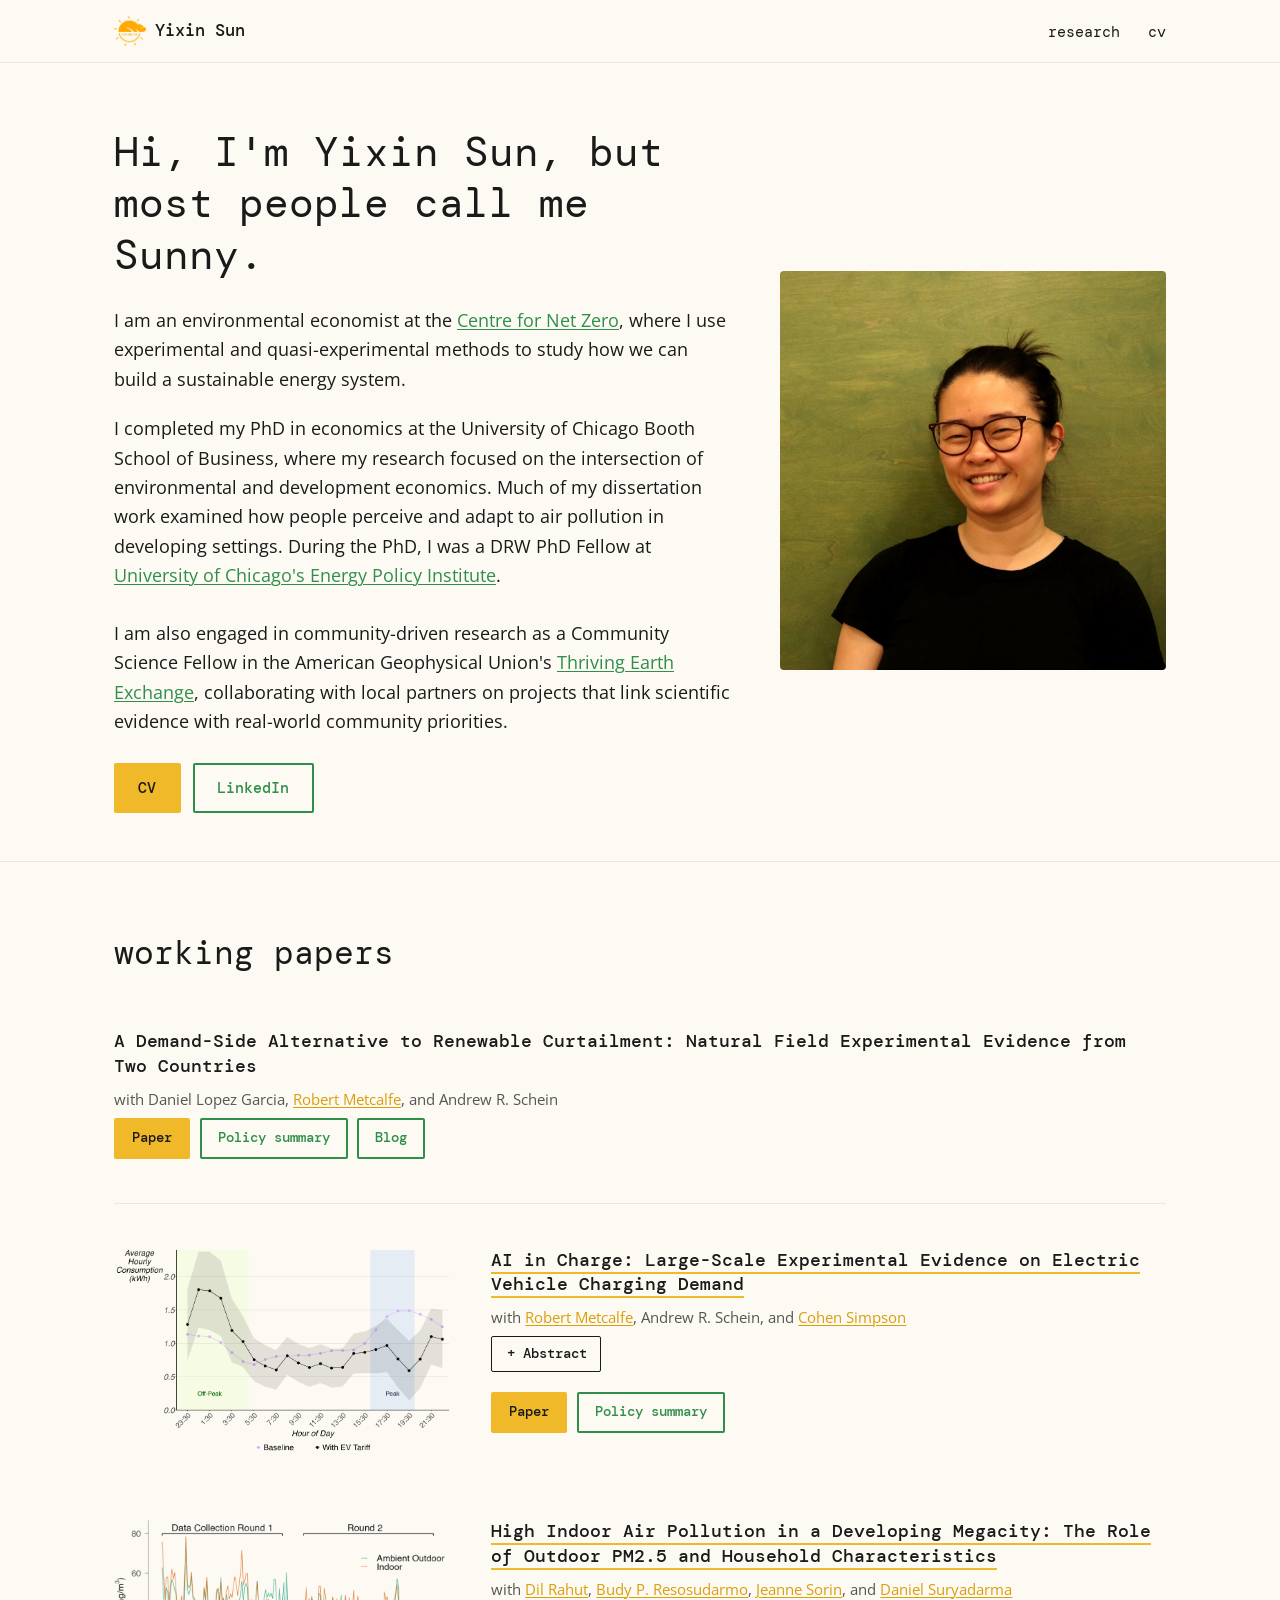
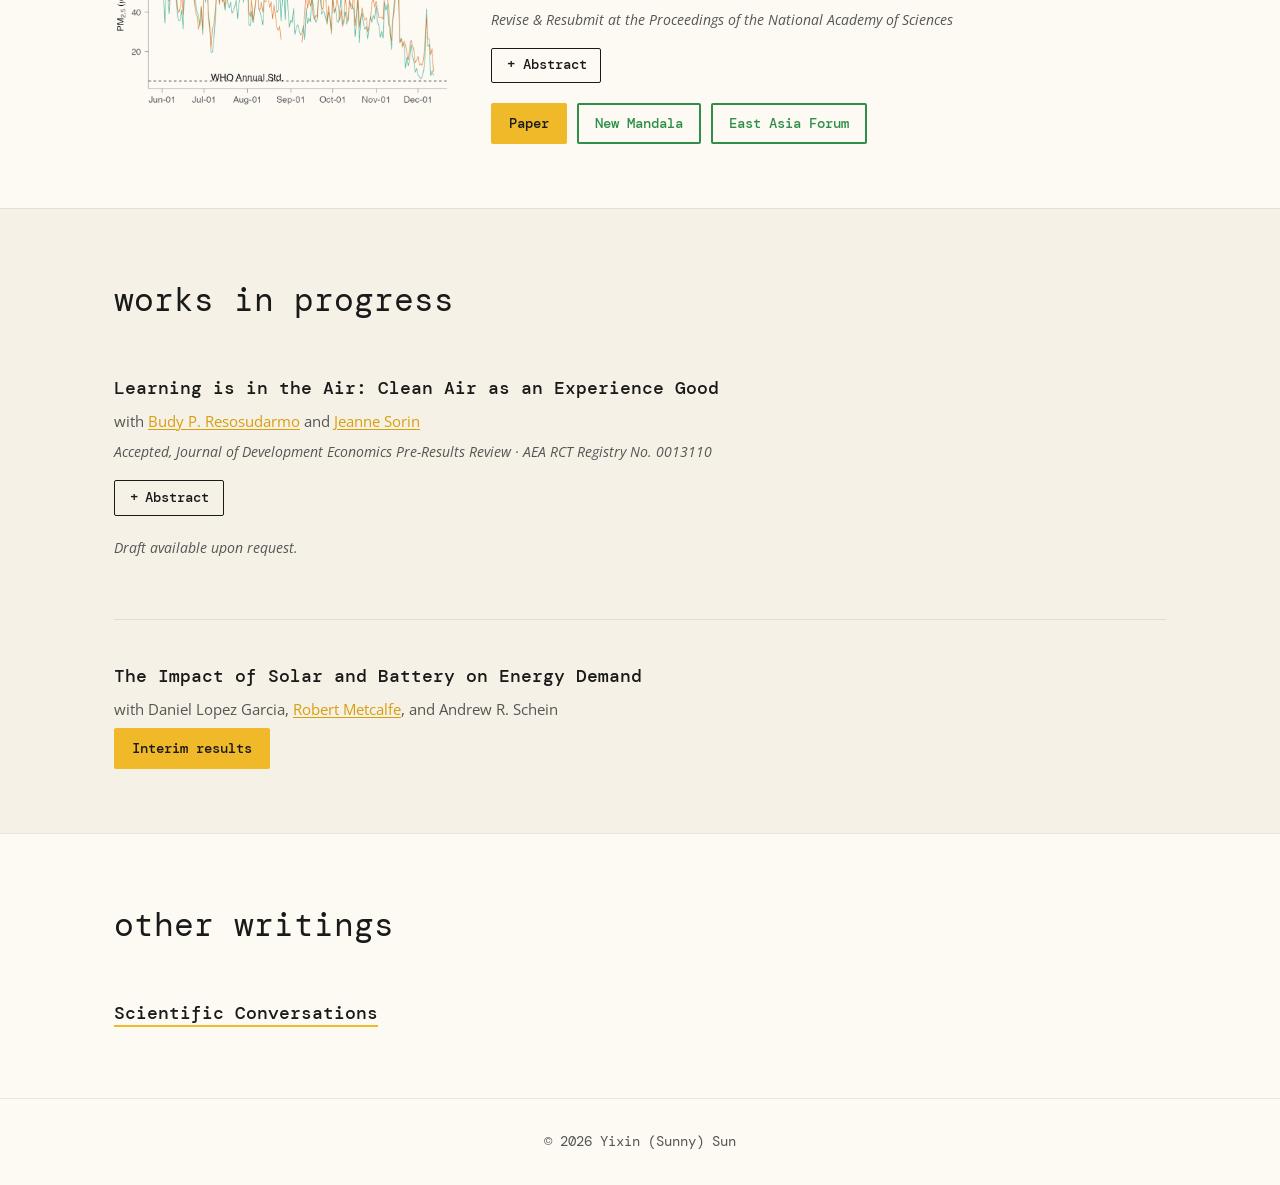
==== index.html @ bc6a2f55 "Move renewable curtailment paper to working papers, add paper links" ====
<!DOCTYPE html>
<html lang="en">
<head>
  <meta charset="UTF-8">
  <meta name="viewport" content="width=device-width, initial-scale=1.0">
  <title>Yixin (Sunny) Sun</title>
  <meta name="description" content="Yixin (Sunny) Sun — environmental economist at the Centre for Net Zero. Research on energy, air pollution, and climate.">

  <!-- Fonts -->
  <link rel="preconnect" href="https://fonts.googleapis.com">
  <link rel="preconnect" href="https://fonts.gstatic.com" crossorigin>
  <link href="https://fonts.googleapis.com/css2?family=DM+Mono:wght@300;400;500&family=Open+Sans:wght@300;400;500;600;700&display=swap" rel="stylesheet">

  <!-- Favicon -->
  <link rel="icon" type="image/png" href="assets/sunbear.png">
  <link rel="apple-touch-icon" href="assets/sunbear.png">

  <link rel="stylesheet" href="style.css">
</head>
<body>

  <!-- ============ NAV ============ -->
  <nav class="nav">
    <div class="container nav-inner">
      <a class="nav-brand" href="#top">
        <img class="nav-logo" src="assets/sunbear.png" alt="" onerror="this.style.display='none'">
        <span>Yixin Sun</span>
      </a>
      <ul class="nav-links">
        <li><a href="#research">research</a></li>
        <li><a href="assets/cv.pdf" target="_blank" rel="noopener">cv</a></li>
      </ul>
    </div>
  </nav>

  <!-- ============ HERO ============ -->
  <header id="top" class="hero">
    <div class="container hero-inner">
      <div class="hero-text">
        <h1 class="hero-title">
          Hi, I'm Yixin Sun, but most people call me Sunny.
        </h1>
        <p class="hero-subtitle">
          I am an environmental economist at the
          <a href="https://www.centrefornetzero.org/" target="_blank" rel="noopener">Centre for Net Zero</a>,
          where I use experimental and quasi-experimental methods to study how we
          can build a sustainable energy system.
        </p>
        <p class="hero-bio">
          I completed my PhD in economics at the University of Chicago Booth School
          of Business, where my research focused on the intersection of environmental
          and development economics. Much of my dissertation work examined how people
          perceive and adapt to air pollution in developing settings. During the PhD,
          I was a DRW PhD Fellow at
          <a href="https://epic.uchicago.edu/people/yixin-sun/" target="_blank" rel="noopener">University of Chicago's Energy Policy Institute</a>.
        </p>
        <p class="hero-bio">
          I am also engaged in community-driven research as a Community Science
          Fellow in the American Geophysical Union's
          <a href="https://thrivingearthexchange.org/blog/meet-the-september-2024-cohort-of-community-science-fellows/" target="_blank" rel="noopener">Thriving Earth Exchange</a>,
          collaborating with local partners on projects that link scientific
          evidence with real-world community priorities.
        </p>
        <div class="hero-buttons">
          <a class="btn btn-primary" href="assets/cv.pdf" target="_blank" rel="noopener">CV</a>
          <a class="btn btn-outline" href="https://www.linkedin.com/in/yixin-sun-1aa00063/" target="_blank" rel="noopener">LinkedIn</a>
        </div>
      </div>
      <div class="hero-image">
        <img src="assets/profile.jpg" alt="Yixin (Sunny) Sun" onerror="this.style.display='none'">
      </div>
    </div>
  </header>

  <!-- ============ WORKING PAPERS ============ -->
  <section id="research" class="section">
    <div class="container">
      <h2 class="section-title">working papers</h2>

      <!-- Paper 0: Demand-Side Alternative to Renewable Curtailment -->
      <article class="wip-paper">
        <h3 class="paper-title">A Demand-Side Alternative to Renewable Curtailment: Natural Field Experimental Evidence from Two Countries</h3>
        <p class="paper-authors">
          with Daniel Lopez Garcia,
          <a href="https://www.rmetcalfe.net/" target="_blank" rel="noopener">Robert Metcalfe</a>,
          and Andrew R. Schein
        </p>
        <div class="paper-buttons">
          <a class="btn btn-primary btn-sm" href="https://cdn.sanity.io/files/lrxd4jqj/production/955e1f71705cf77f3064d2ee648d22c9b508b130.pdf" target="_blank" rel="noopener">Paper</a>
          <a class="btn btn-outline btn-sm" href="https://cdn.sanity.io/files/lrxd4jqj/production/3eb536204a36b9c289baf1953a9467cc0a368ed2.pdf" target="_blank" rel="noopener">Policy summary</a>
          <a class="btn btn-outline btn-sm" href="https://www.centrefornetzero.org/news/lessons-from-gb-and-spain-on-the-economics-of-demand-turn-up" target="_blank" rel="noopener">Blog</a>
        </div>
      </article>

      <!-- Paper 1: AI in Charge -->
      <article class="paper">
        <div class="paper-image">
          <img src="assets/ev-tariff.png" alt="Hourly electricity demand: baseline vs. EV tariff" onerror="this.style.display='none'">
        </div>
        <div class="paper-text">
          <h3 class="paper-title">
            <a href="https://cdn.sanity.io/files/lrxd4jqj/production/e53fdf94435d14247373d7a5a7990811e7415257.pdf" target="_blank" rel="noopener">
              AI in Charge: Large-Scale Experimental Evidence on Electric Vehicle Charging Demand
            </a>
          </h3>
          <p class="paper-authors">
            with <a href="https://www.rmetcalfe.net/" target="_blank" rel="noopener">Robert Metcalfe</a>,
            Andrew R. Schein, and <a href="https://www.cohensimpson.com/" target="_blank" rel="noopener">Cohen Simpson</a>
          </p>
          <details class="abstract">
            <summary>Abstract</summary>
            <p>
              One of the promising opportunities offered by AI to support the
              decarbonization of electricity grids is to align demand with low-carbon
              supply, yet there is little causal evidence on household acceptance of
              AI managed control, and its impact on their consumption. We evaluated
              the effects of the world's largest AI managed EV charging tariff (a
              retail electricity pricing plan) using a large-scale natural field
              experiment. This tariff is designed to optimize EV charging by dynamically
              controlling charging in response to real-time wholesale electricity
              prices. We randomized financial incentives to encourage enrollment onto
              the tariff and observed consumption for more than a year. We found that
              the tariff led to a 42% reduction in household electricity demand during
              peak hours, with 100% of this demand shifted to lower-cost and
              lower-carbon-intensity periods. The tariff generated substantial consumer
              savings, while demonstrating potential to lower producer costs, energy
              system costs, and carbon emissions through significant load shifting.
              Overrides of the AI algorithm were low, suggesting that this tariff was
              likely more efficient than a real-time-pricing tariff without AI, given
              our theoretical framework. We also showed that experimental estimates
              differed meaningfully from those obtained via non-randomized
              difference-in-differences analysis, due to differences in the potential
              outcomes of the samples in the two evaluation strategies, although we can
              reconcile the estimates somewhat with observables. Our findings highlight
              the potential for scalable managed charging and its substantial welfare
              gains for the electricity system and society.
            </p>
          </details>
          <div class="paper-buttons">
            <a class="btn btn-primary btn-sm" href="https://cdn.sanity.io/files/lrxd4jqj/production/e53fdf94435d14247373d7a5a7990811e7415257.pdf" target="_blank" rel="noopener">Paper</a>
            <a class="btn btn-outline btn-sm" href="https://cdn.sanity.io/files/lrxd4jqj/production/a21c80f9d2416c590eb58c75af53b6df3a901eab.pdf" target="_blank" rel="noopener">Policy summary</a>
          </div>
        </div>
      </article>

      <!-- Paper 2: Indoor Air Pollution Jakarta -->
      <article class="paper">
        <div class="paper-image">
          <img src="assets/jakarta-pm25.png" alt="Indoor and outdoor PM2.5 levels over time in Jakarta" onerror="this.style.display='none'">
        </div>
        <div class="paper-text">
          <h3 class="paper-title">
            <a href="https://www.dropbox.com/scl/fi/opqtwxwqrwyrgv90rf9ht/jakarta_indoor_outdoor_2025.06.18.pdf?rlkey=f03kli9cmz2w39z93ikiv5z8y&dl=0" target="_blank" rel="noopener">
              High Indoor Air Pollution in a Developing Megacity: The Role of Outdoor PM2.5 and Household Characteristics
            </a>
          </h3>
          <p class="paper-authors">
            with <a href="https://www.adb.org/adbi/about/staff-profiles/dil-rahut" target="_blank" rel="noopener">Dil Rahut</a>,
            <a href="https://crawford.anu.edu.au/people/budy-resosudarmo" target="_blank" rel="noopener">Budy P. Resosudarmo</a>,
            <a href="https://jeannesorin.github.io/" target="_blank" rel="noopener">Jeanne Sorin</a>, and
            <a href="https://sites.google.com/view/dsuryadarma/home" target="_blank" rel="noopener">Daniel Suryadarma</a>
          </p>
          <p class="paper-status"><em>Revise &amp; Resubmit at the Proceedings of the National Academy of Sciences</em></p>
          <details class="abstract">
            <summary>Abstract</summary>
            <p>
              Exposure to fine particulate matter (PM2.5) poses major health risks,
              especially in rapidly urbanizing cities. As urbanization accelerates,
              people in low- and middle-income countries spend more time indoors,
              where pollution risks remain poorly understood. We present evidence from
              over 152,000 monitor-hours of indoor PM2.5 measurements across homes in
              Jakarta, Indonesia, one of the world's largest and most polluted cities.
              We find that mean daily indoor and outdoor PM2.5 levels are both
              dangerously high, eight times above World Health Organization's (WHO)
              health-based guidelines. In addition, indoor PM2.5 frequently reach
              hazardous levels — 40 to 100 times the WHO guideline, levels that
              outdoor monitors do not capture. Unlike in developed settings, most
              indoor pollution originates from outdoor infiltration. Survey data also
              reveal large inequalities: lower-income households experience double the
              mean indoor PM2.5 of higher-income households. Our findings show that
              indoor air pollution remains both severe and unequally distributed,
              even in this population where most people have adopted cleaner cooking
              fuels. Researchers and policymakers should integrate outdoor air quality
              mapping with demographically representative indoor monitoring to close
              key data gaps, enabling more accurate exposure estimates and
              better-targeted environmental health policies.
            </p>
          </details>
          <div class="paper-buttons">
            <a class="btn btn-primary btn-sm" href="https://www.dropbox.com/scl/fi/opqtwxwqrwyrgv90rf9ht/jakarta_indoor_outdoor_2025.06.18.pdf?rlkey=f03kli9cmz2w39z93ikiv5z8y&dl=0" target="_blank" rel="noopener">Paper</a>
            <a class="btn btn-outline btn-sm" href="https://www.newmandala.org/where-have-indonesias-energy-transition-policies-all-gone/" target="_blank" rel="noopener">New Mandala</a>
            <a class="btn btn-outline btn-sm" href="https://eastasiaforum.org/2025/09/15/jakartas-air-pollution-crisis-invades-homes/" target="_blank" rel="noopener">East Asia Forum</a>
          </div>
        </div>
      </article>
    </div>
  </section>

  <!-- ============ WORKS IN PROGRESS ============ -->
  <section id="wip" class="section section-alt">
    <div class="container">
      <h2 class="section-title">works in progress</h2>

      <!-- WIP 1: Learning is in the Air -->
      <article class="wip-paper">
        <h3 class="paper-title">Learning is in the Air: Clean Air as an Experience Good</h3>
        <p class="paper-authors">
          with <a href="https://crawford.anu.edu.au/people/budy-resosudarmo" target="_blank" rel="noopener">Budy P. Resosudarmo</a> and
          <a href="https://jeannesorin.github.io/" target="_blank" rel="noopener">Jeanne Sorin</a>
        </p>
        <p class="paper-status"><em>Accepted, Journal of Development Economics Pre-Results Review &middot; AEA RCT Registry No. 0013110</em></p>
        <details class="abstract">
          <summary>Abstract</summary>
          <p>
            Despite the severe health risks posed by air pollution, demand for cleaner
            air remains slow in many highly polluted developing regions. One potential
            explanation is that clean air functions as an experience good: where
            personal demand becomes evident only after consuming cleaner air. We
            provide the first experimental test of clean air as an experience good
            by randomly assigning households in Jakarta, Indonesia to a three-month
            air purifier rental. Our findings reveal that purifier rentals effectively
            reduced indoor PM2.5 concentrations by 33%, demonstrating that the
            intervention successfully exposed households to clean air. Households
            that experienced cleaner air felt the purifiers improved their health,
            and developed stronger beliefs about the benefits of clean air. The
            treatment increased WTP for air purifiers, but only among households
            with above-median income, suggesting that financial constraints limit
            demand despite learning effects.
          </p>
        </details>
        <p class="paper-note"><em>Draft available upon request.</em></p>
      </article>

      <!-- WIP 3: Solar and Battery -->
      <article class="wip-paper">
        <h3 class="paper-title">The Impact of Solar and Battery on Energy Demand</h3>
        <p class="paper-authors">
          with Daniel Lopez Garcia,
          <a href="https://www.rmetcalfe.net/" target="_blank" rel="noopener">Robert Metcalfe</a>,
          and Andrew R. Schein
        </p>
        <div class="paper-buttons">
          <a class="btn btn-primary btn-sm" href="https://www.centrefornetzero.org/news/evaluating-the-impact-of-solar-pv-and-battery-installations-on-vulnerable-households" target="_blank" rel="noopener">Interim results</a>
        </div>
      </article>
    </div>
  </section>

  <!-- ============ OTHER WRITINGS ============ -->
  <section id="other-writings" class="section">
    <div class="container">
      <h2 class="section-title">other writings</h2>

      <article class="wip-paper">
        <h3 class="paper-title">
          <a href="https://tombearpark.com/essays/scientific-conversations/" target="_blank" rel="noopener">
            Scientific Conversations
          </a>
        </h3>
      </article>
    </div>
  </section>

  <!-- ============ FOOTER ============ -->
  <footer class="footer">
    <div class="container">
      <p>&copy; <span id="year"></span> Yixin (Sunny) Sun</p>
    </div>
  </footer>

  <script>
    document.getElementById('year').textContent = new Date().getFullYear();
  </script>
</body>
</html>
---- style.css ----
/* =========================================================
   Yixin (Sunny) Sun — personal site
   Aesthetic: cream background, DM Mono headings, gold accents
   Inspired by kristykim.github.io
   ========================================================= */

/* ---------- Tokens ---------- */
:root {
  --bg: #fdfaf3;             /* cream */
  --bg-alt: #f5f1e6;         /* slightly darker cream for alt section */
  --ink: #1a1a1a;            /* near black */
  --muted: #555;
  --accent: #f0b929;         /* warm gold (mirrors Bootstrap btn-warning) */
  --accent-hover: #d99e0d;
  --outline: #2f8f4a;        /* green for outline buttons */
  --outline-hover: #21683a;
  --link: #2f8f4a;
  --rule: rgba(0, 0, 0, 0.08);

  --font-display: "DM Mono", ui-monospace, "SF Mono", Menlo, monospace;
  --font-body: "Open Sans", system-ui, -apple-system, "Segoe UI", Roboto, sans-serif;

  --max-width: 1100px;
  --gap: 2rem;
}

/* ---------- Reset-ish ---------- */
*, *::before, *::after { box-sizing: border-box; }
html { scroll-behavior: smooth; }
body {
  margin: 0;
  background: var(--bg);
  color: var(--ink);
  font-family: var(--font-body);
  font-size: 17px;
  line-height: 1.65;
  -webkit-font-smoothing: antialiased;
}
img { max-width: 100%; height: auto; display: block; }
a { color: var(--link); text-decoration: underline; text-decoration-thickness: 1px; text-underline-offset: 2px; }
a:hover { color: var(--outline-hover); }
.container {
  max-width: var(--max-width);
  margin: 0 auto;
  padding: 0 1.5rem;
}

/* ---------- Nav ---------- */
.nav {
  position: sticky;
  top: 0;
  background: var(--bg);
  border-bottom: 1px solid var(--rule);
  z-index: 10;
}
.nav-inner {
  display: flex;
  justify-content: space-between;
  align-items: center;
  padding: 1rem 1.5rem;
}
.nav-brand {
  display: inline-flex;
  align-items: center;
  gap: 0.6rem;
  font-family: var(--font-display);
  font-size: 1.05rem;
  font-weight: 500;
  color: var(--ink);
  text-decoration: none;
}
.nav-logo {
  height: 1.8em;     /* slightly taller than the "Yixin Sun" text */
  width: auto;
  display: block;
}
.nav-links {
  display: flex;
  gap: 1.75rem;
  list-style: none;
  margin: 0; padding: 0;
}
.nav-links a {
  font-family: var(--font-display);
  font-size: 0.95rem;
  color: var(--ink);
  text-decoration: none;
  transition: color 0.15s;
}
.nav-links a:hover { color: var(--accent-hover); }

/* ---------- Hero ---------- */
.hero {
  padding: 4rem 0 3rem;
}
.hero-inner {
  display: grid;
  grid-template-columns: 1.6fr 1fr;
  gap: 3rem;
  align-items: center;
}
.hero-title {
  font-family: var(--font-display);
  font-weight: 400;
  font-size: clamp(1.8rem, 3.2vw, 2.6rem);
  line-height: 1.25;
  margin: 0 0 1.5rem;
}
.hero-subtitle {
  font-size: 1.15rem;
  margin: 0 0 1.25rem;
  line-height: 1.6;
}
.hero-bio {
  font-size: 1.15rem;
  line-height: 1.6;
  margin: 0 0 1.75rem;
}
.hero-buttons {
  display: flex;
  gap: 0.75rem;
  flex-wrap: wrap;
}
.hero-image img {
  width: 100%;
  border-radius: 4px;
}

/* ---------- Buttons ---------- */
.btn {
  display: inline-block;
  padding: 0.65rem 1.4rem;
  font-family: var(--font-display);
  font-size: 0.95rem;
  font-weight: 500;
  text-decoration: none;
  border-radius: 2px;
  border: 2px solid transparent;
  transition: all 0.15s ease;
  cursor: pointer;
}
.btn-primary {
  background: var(--accent);
  color: var(--ink);
  border-color: var(--accent);
}
.btn-primary:hover {
  background: var(--accent-hover);
  border-color: var(--accent-hover);
  color: var(--ink);
}
.btn-outline {
  background: transparent;
  color: var(--outline);
  border-color: var(--outline);
}
.btn-outline:hover {
  background: var(--outline);
  color: #fff;
}
.btn-sm {
  padding: 0.45rem 1rem;
  font-size: 0.85rem;
}

/* ---------- Sections ---------- */
.section {
  padding: 4rem 0;
  border-top: 1px solid var(--rule);
}
.section-alt {
  background: var(--bg-alt);
}
.section-title {
  font-family: var(--font-display);
  font-weight: 400;
  font-size: clamp(1.6rem, 2.6vw, 2.2rem);
  margin: 0 0 3rem;
  color: var(--ink);
}

/* ---------- Paper block (Working papers, with image) ---------- */
.paper {
  display: grid;
  grid-template-columns: 1fr 2fr;
  gap: 2.5rem;
  margin-bottom: 4rem;
  align-items: start;
}
.paper:last-child { margin-bottom: 0; }
.paper-image img {
  width: 100%;
}
.paper-title {
  font-family: var(--font-display);
  font-size: 1.1rem;
  font-weight: 500;
  line-height: 1.4;
  margin: 0 0 0.5rem;
}
.paper-title a {
  color: var(--ink);
  text-decoration: none;
  border-bottom: 2px solid var(--accent);
  padding-bottom: 1px;
}
.paper-title a:hover {
  color: var(--accent-hover);
}
.paper-authors {
  font-size: 0.95rem;
  margin: 0 0 0.4rem;
  color: var(--muted);
}
.paper-authors a {
  color: var(--accent-hover);
}
.paper-status {
  font-size: 0.9rem;
  margin: 0 0 1rem;
  color: var(--muted);
}
.paper-abstract {
  font-size: 0.95rem;
  margin: 0 0 1.25rem;
  color: var(--ink);
}

/* Collapsible abstract */
.abstract {
  margin: 0 0 1.25rem;
}
.abstract > summary {
  display: inline-flex;
  align-items: center;
  gap: 0.4rem;
  cursor: pointer;
  font-family: var(--font-display);
  font-size: 0.85rem;
  font-weight: 500;
  color: var(--ink);
  padding: 0.35rem 0.85rem;
  border: 1.5px solid var(--ink);
  border-radius: 2px;
  list-style: none;
  user-select: none;
  transition: all 0.15s ease;
}
.abstract > summary::-webkit-details-marker { display: none; }
.abstract > summary::before {
  content: "+";
  font-weight: 500;
  display: inline-block;
  width: 0.75em;
  text-align: center;
}
.abstract[open] > summary::before { content: "−"; }
.abstract > summary:hover {
  background: var(--ink);
  color: var(--bg);
}
.abstract > p {
  font-size: 0.95rem;
  margin: 1rem 0 0;
  color: var(--ink);
  padding-left: 0.85rem;
  border-left: 2px solid var(--rule);
}
.paper-note {
  font-size: 0.9rem;
  color: var(--muted);
  margin: 0 0 1rem;
}
.paper-buttons {
  display: flex;
  gap: 0.6rem;
  flex-wrap: wrap;
}

/* ---------- WIP block (no image) ---------- */
.wip-paper {
  margin-bottom: 2.75rem;
  padding-bottom: 2.75rem;
  border-bottom: 1px solid var(--rule);
}
.wip-paper:last-child {
  border-bottom: none;
  margin-bottom: 0;
  padding-bottom: 0;
}

/* ---------- Footer ---------- */
.footer {
  border-top: 1px solid var(--rule);
  padding: 2rem 0;
  font-family: var(--font-display);
  font-size: 0.85rem;
  color: var(--muted);
  text-align: center;
}
.footer p { margin: 0; }

/* ---------- Mobile ---------- */
@media (max-width: 760px) {
  .hero {
    padding: 2.5rem 0 2rem;
  }
  .hero-inner {
    grid-template-columns: 1fr;
    gap: 2rem;
  }
  .hero-image {
    order: -1;
    max-width: 220px;
  }
  .nav-inner {
    flex-direction: column;
    align-items: flex-start;
    gap: 0.75rem;
  }
  .nav-links {
    gap: 1.25rem;
    flex-wrap: wrap;
  }
  .section {
    padding: 2.5rem 0;
  }
  .section-title {
    margin-bottom: 2rem;
  }
  .paper {
    grid-template-columns: 1fr;
    gap: 1.5rem;
    margin-bottom: 3rem;
  }
}
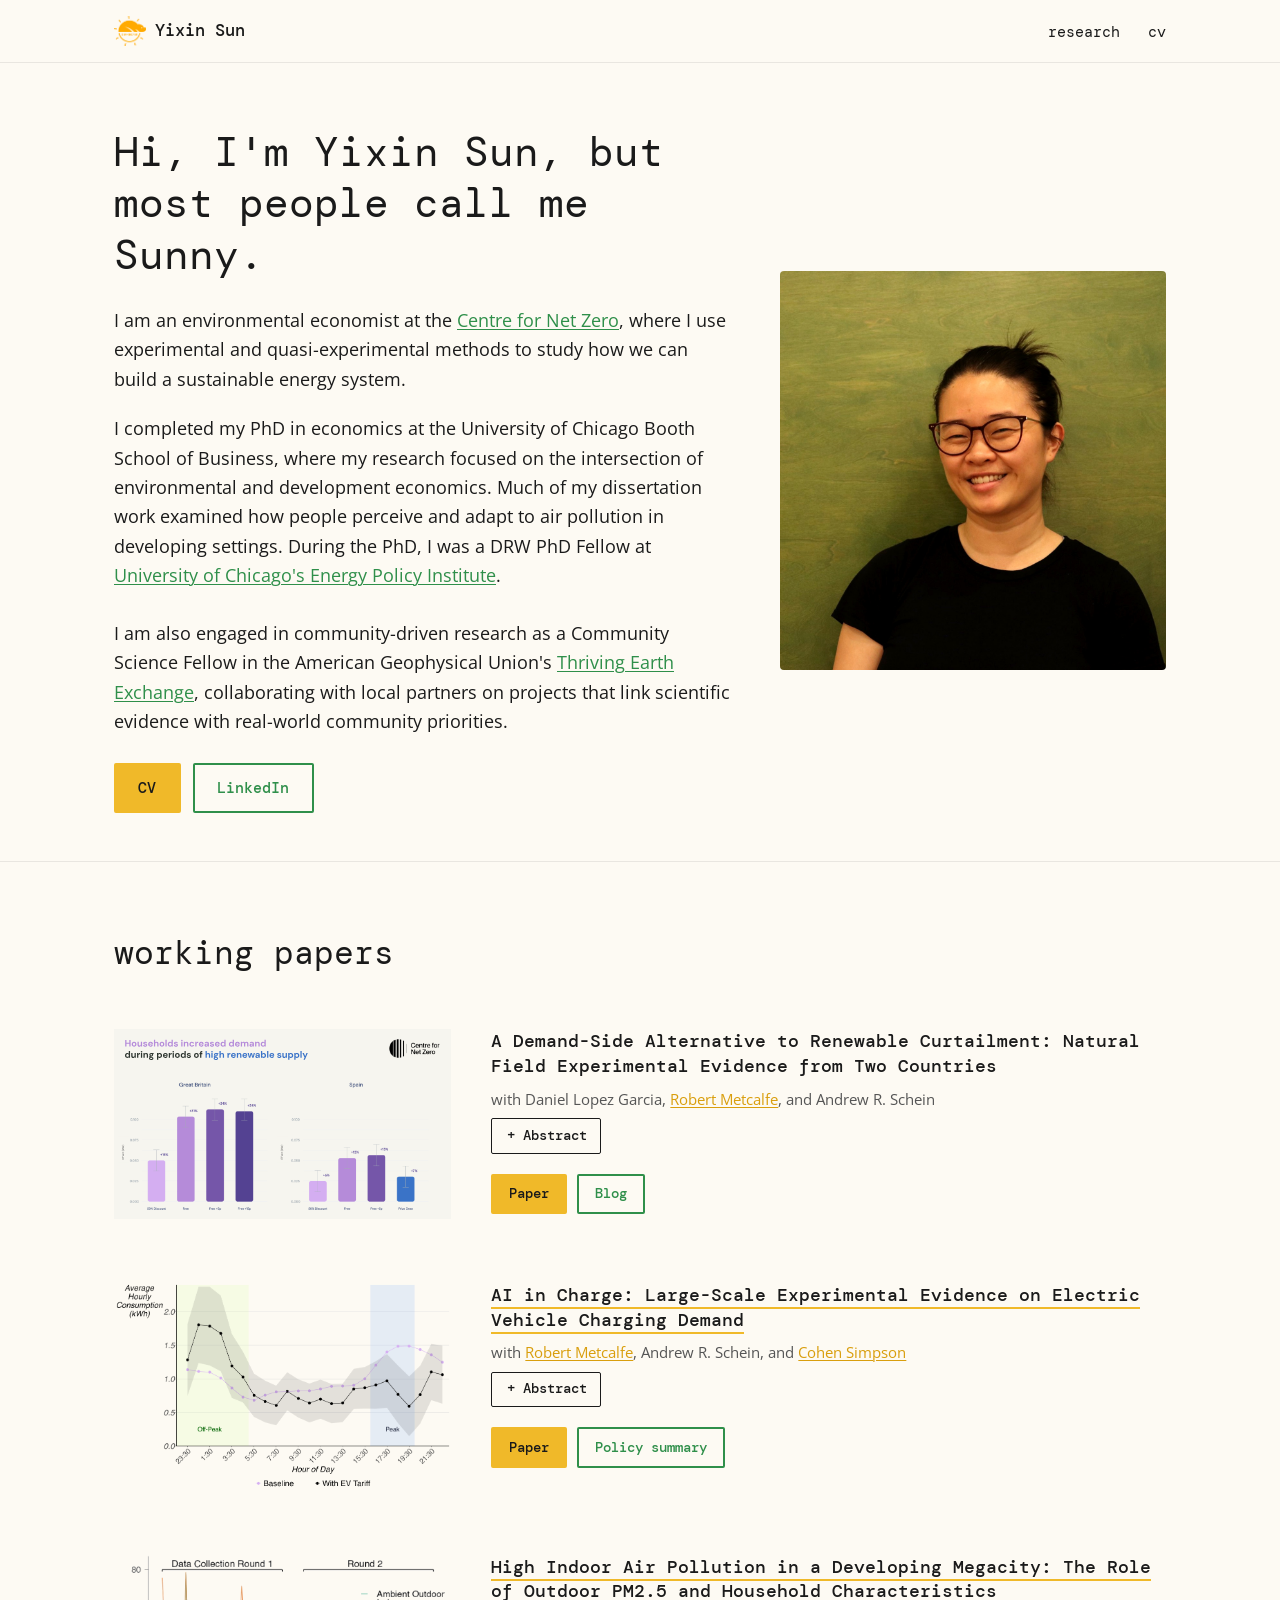
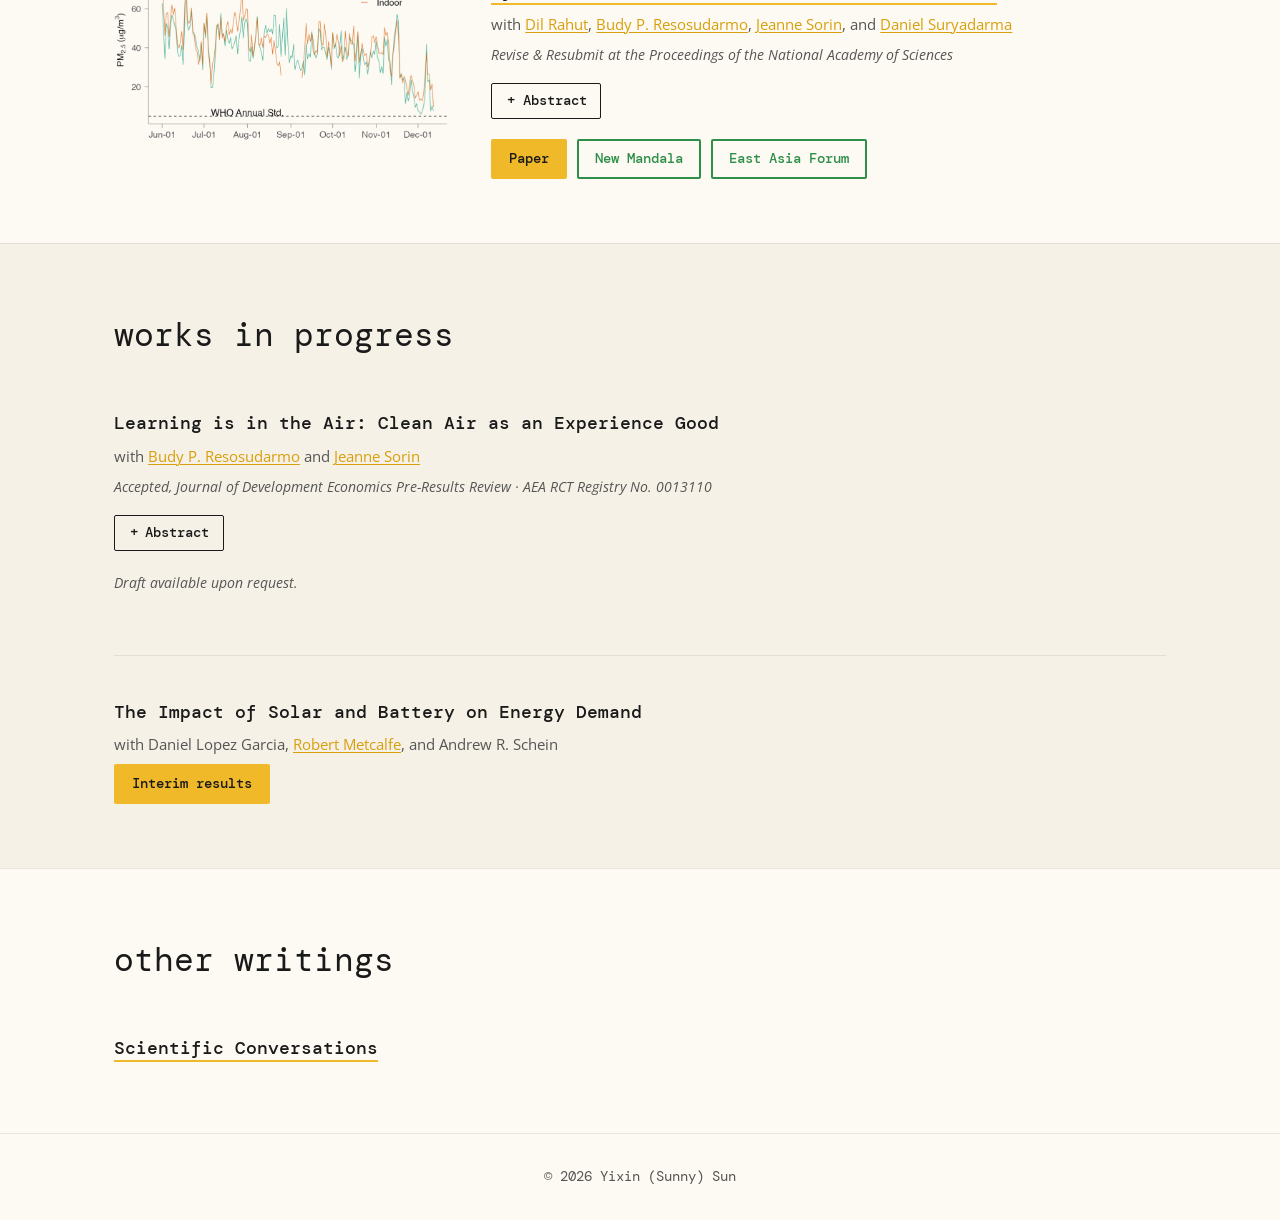
==== commit 8a2a23bb: "Add image and abstract for renewable curtailment paper, update links" ====
--- a/index.html
+++ b/index.html
@@ -78,17 +78,45 @@
       <h2 class="section-title">working papers</h2>
 
       <!-- Paper 0: Demand-Side Alternative to Renewable Curtailment -->
-      <article class="wip-paper">
-        <h3 class="paper-title">A Demand-Side Alternative to Renewable Curtailment: Natural Field Experimental Evidence from Two Countries</h3>
-        <p class="paper-authors">
-          with Daniel Lopez Garcia,
-          <a href="https://www.rmetcalfe.net/" target="_blank" rel="noopener">Robert Metcalfe</a>,
-          and Andrew R. Schein
-        </p>
-        <div class="paper-buttons">
-          <a class="btn btn-primary btn-sm" href="https://cdn.sanity.io/files/lrxd4jqj/production/955e1f71705cf77f3064d2ee648d22c9b508b130.pdf" target="_blank" rel="noopener">Paper</a>
-          <a class="btn btn-outline btn-sm" href="https://cdn.sanity.io/files/lrxd4jqj/production/3eb536204a36b9c289baf1953a9467cc0a368ed2.pdf" target="_blank" rel="noopener">Policy summary</a>
-          <a class="btn btn-outline btn-sm" href="https://www.centrefornetzero.org/news/lessons-from-gb-and-spain-on-the-economics-of-demand-turn-up" target="_blank" rel="noopener">Blog</a>
+      <article class="paper">
+        <div class="paper-image">
+          <img src="assets/renewable-curtailment.svg" alt="A Demand-Side Alternative to Renewable Curtailment" onerror="this.style.display='none'">
+        </div>
+        <div class="paper-text">
+          <h3 class="paper-title">A Demand-Side Alternative to Renewable Curtailment: Natural Field Experimental Evidence from Two Countries</h3>
+          <p class="paper-authors">
+            with Daniel Lopez Garcia,
+            <a href="https://www.rmetcalfe.net/" target="_blank" rel="noopener">Robert Metcalfe</a>,
+            and Andrew R. Schein
+          </p>
+          <details class="abstract">
+            <summary>Abstract</summary>
+            <p>
+              As renewable generation plays a growing role in the energy system, periods of negative
+              wholesale electricity prices are becoming increasingly common and are expected to grow
+              dramatically over the next ten years. Traditionally, system operators respond by paying
+              generators, especially renewables, to curtail production, or mandating that they do so
+              without compensation. In this study, we propose and test a novel alternative: exposing
+              consumers to free and negative prices to stimulate demand when supply is abundant. We
+              implemented large-scale nationwide natural field experiments simultaneously in Great
+              Britain and Spain, with roughly 60,000 residential customers in each country randomized
+              to receive varying financial incentives to "turn up" their electricity. We found that
+              demand increased substantially as prices fell to zero, but paying customers to consume
+              beyond zero price yielded little additional response. Households with electric vehicles
+              and rooftop solar had a larger elasticity than households without such technologies,
+              suggesting demand turn-up becomes more effective as households adopt low-carbon
+              technologies. In Great Britain, consumption was largely shifted from adjacent hours,
+              while in Spain the increase appeared to represent net new demand. We develop a welfare
+              framework showing conditions under which demand turn-up improves on curtailment; we
+              find that by inducing additional consumption in periods and locations where the
+              marginal cost of supply is low, demand turn-up generates welfare gains that curtailment
+              leaves uncaptured.
+            </p>
+          </details>
+          <div class="paper-buttons">
+            <a class="btn btn-primary btn-sm" href="https://www.centrefornetzero.org/papers/mobilising-electricity-demand-in-periods-of-renewable-abundance-evidence-from-a-large-scale" target="_blank" rel="noopener">Paper</a>
+            <a class="btn btn-outline btn-sm" href="https://www.centrefornetzero.org/news/lessons-from-gb-and-spain-on-the-economics-of-demand-turn-up" target="_blank" rel="noopener">Blog</a>
+          </div>
         </div>
       </article>
 
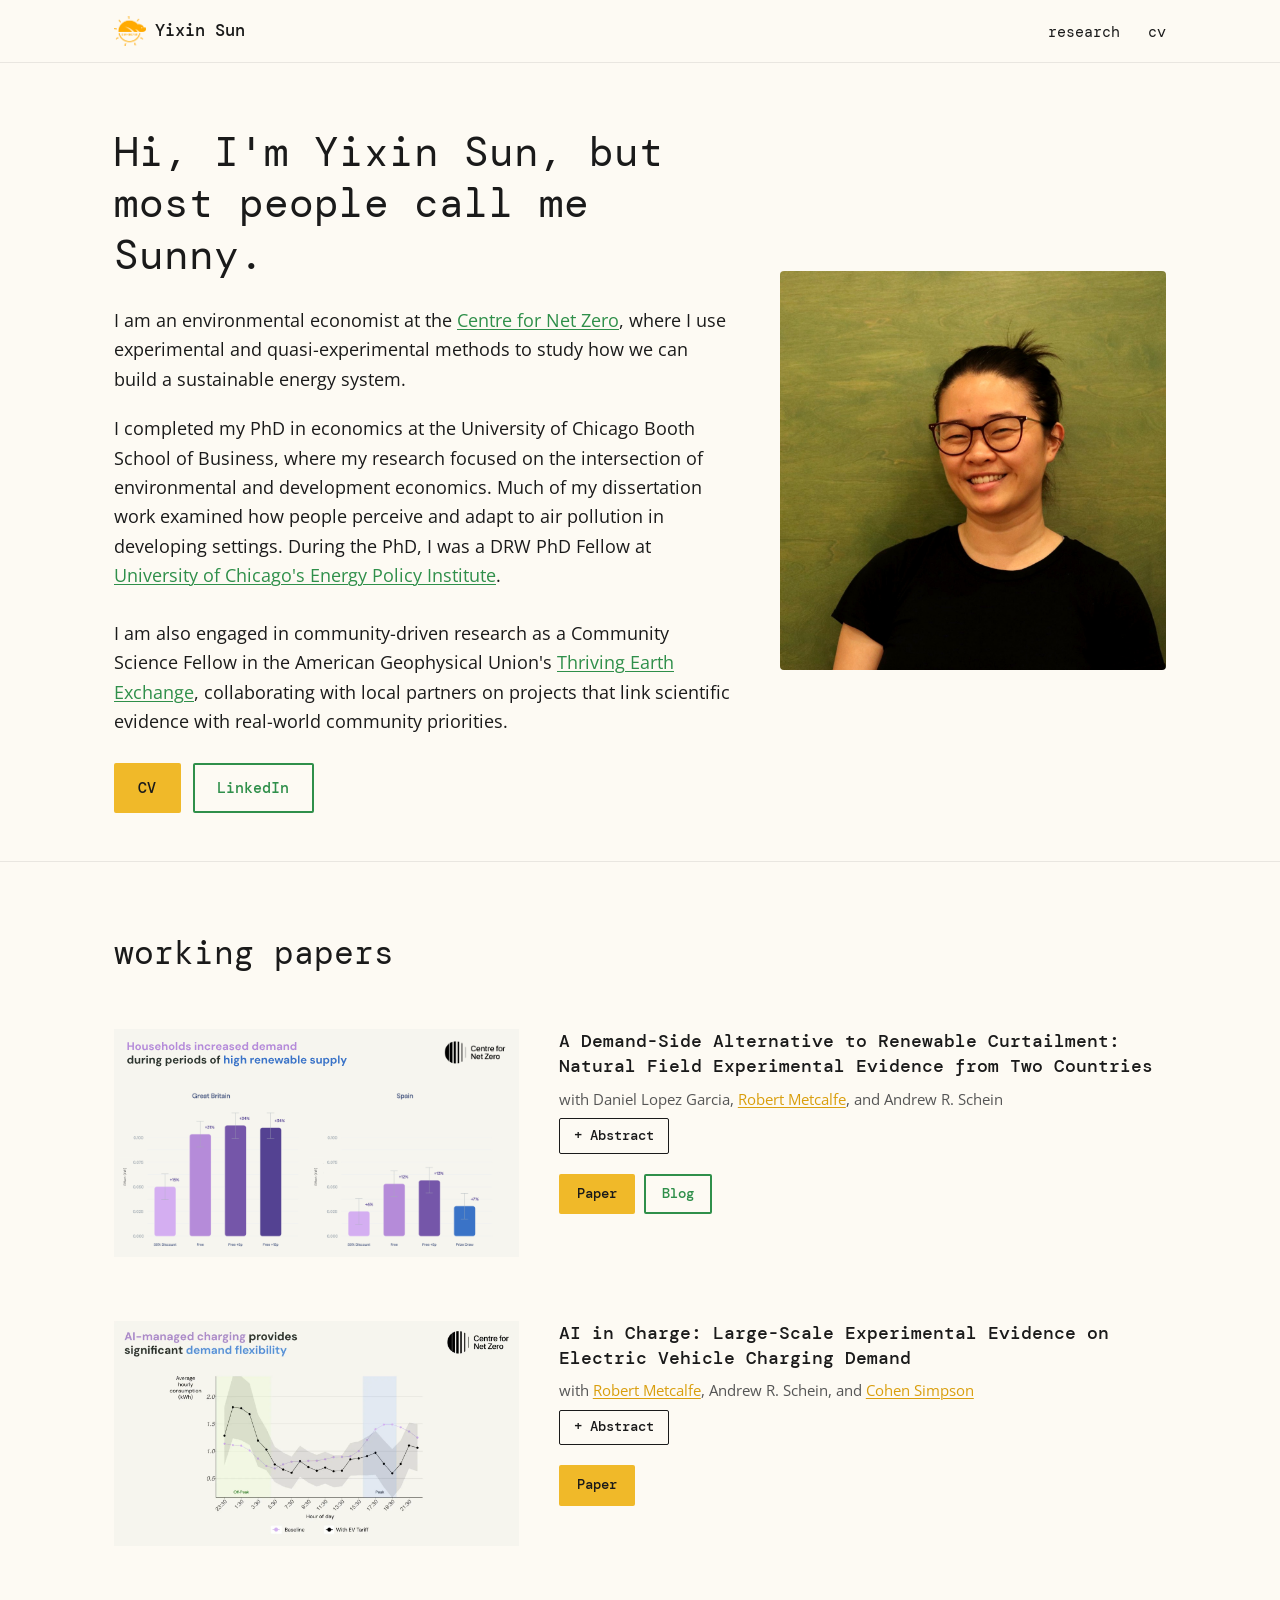
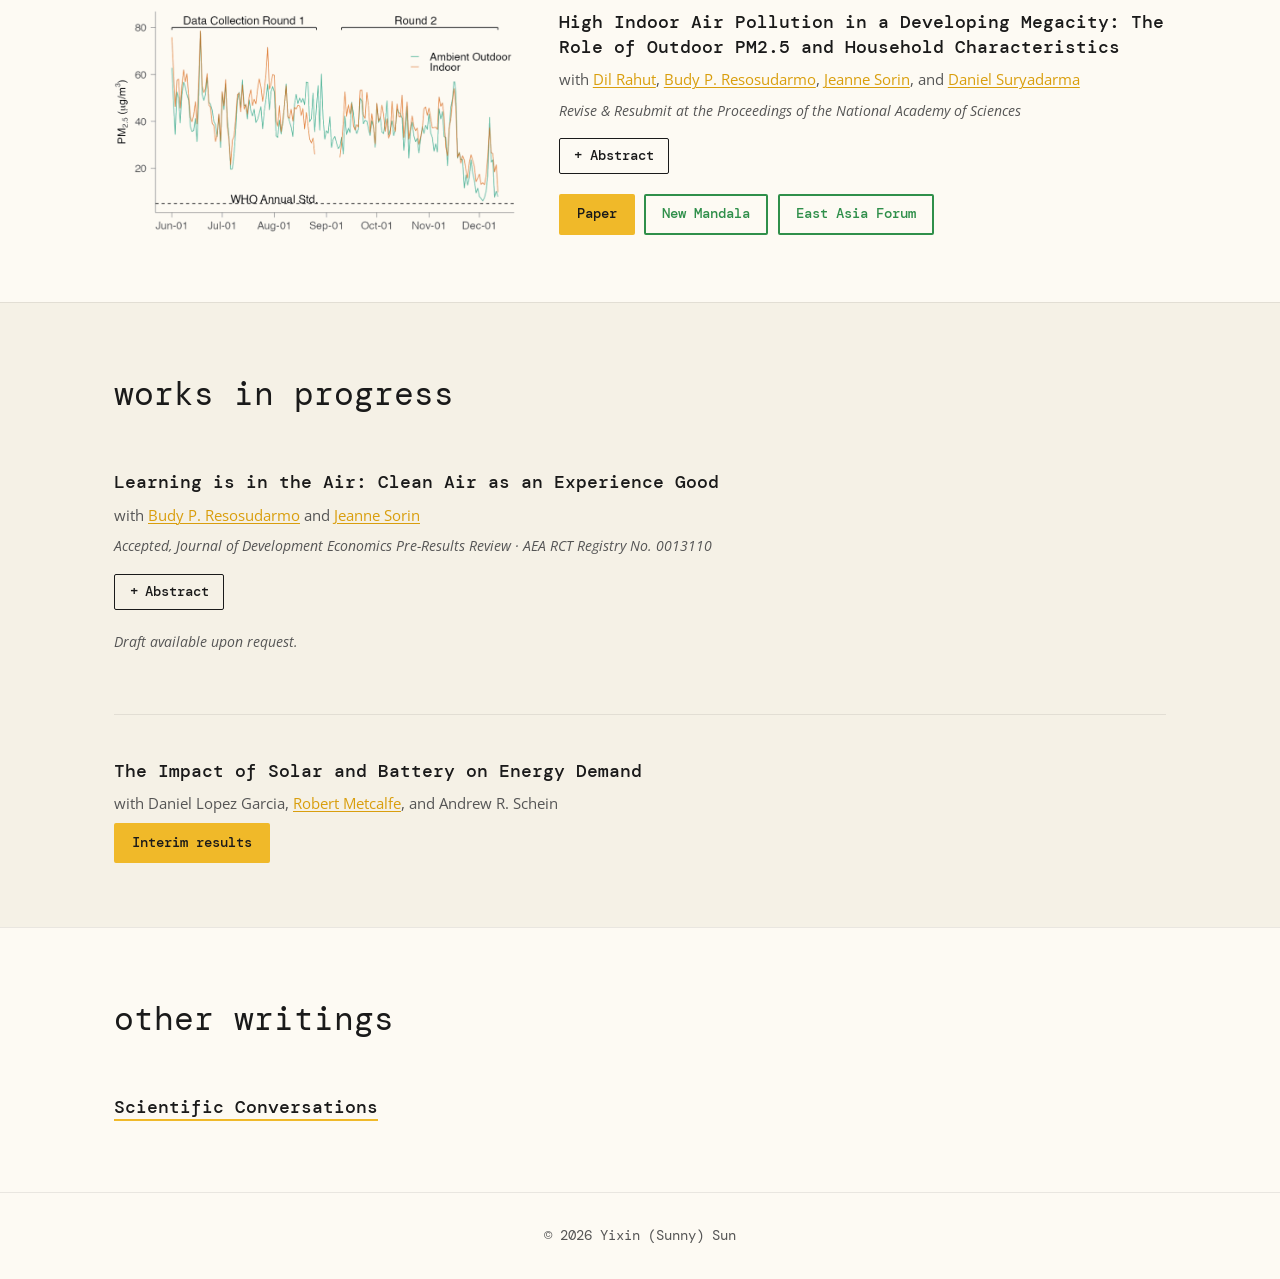
==== commit 621cfc3b: "Remove duplicate title links, widen paper image column, update EV tariff chart" ====
--- a/index.html
+++ b/index.html
@@ -126,11 +126,7 @@
           <img src="assets/ev-tariff.png" alt="Hourly electricity demand: baseline vs. EV tariff" onerror="this.style.display='none'">
         </div>
         <div class="paper-text">
-          <h3 class="paper-title">
-            <a href="https://cdn.sanity.io/files/lrxd4jqj/production/e53fdf94435d14247373d7a5a7990811e7415257.pdf" target="_blank" rel="noopener">
-              AI in Charge: Large-Scale Experimental Evidence on Electric Vehicle Charging Demand
-            </a>
-          </h3>
+          <h3 class="paper-title">AI in Charge: Large-Scale Experimental Evidence on Electric Vehicle Charging Demand</h3>
           <p class="paper-authors">
             with <a href="https://www.rmetcalfe.net/" target="_blank" rel="noopener">Robert Metcalfe</a>,
             Andrew R. Schein, and <a href="https://www.cohensimpson.com/" target="_blank" rel="noopener">Cohen Simpson</a>
@@ -165,8 +161,7 @@
             </p>
           </details>
           <div class="paper-buttons">
-            <a class="btn btn-primary btn-sm" href="https://cdn.sanity.io/files/lrxd4jqj/production/e53fdf94435d14247373d7a5a7990811e7415257.pdf" target="_blank" rel="noopener">Paper</a>
-            <a class="btn btn-outline btn-sm" href="https://cdn.sanity.io/files/lrxd4jqj/production/a21c80f9d2416c590eb58c75af53b6df3a901eab.pdf" target="_blank" rel="noopener">Policy summary</a>
+            <a class="btn btn-primary btn-sm" href="https://www.centrefornetzero.org/papers/ai-in-charge-large-scale-experimental-evidence-on-electric-vehicle-charging-demand" target="_blank" rel="noopener">Paper</a>
           </div>
         </div>
       </article>
@@ -177,11 +172,7 @@
           <img src="assets/jakarta-pm25.png" alt="Indoor and outdoor PM2.5 levels over time in Jakarta" onerror="this.style.display='none'">
         </div>
         <div class="paper-text">
-          <h3 class="paper-title">
-            <a href="https://www.dropbox.com/scl/fi/opqtwxwqrwyrgv90rf9ht/jakarta_indoor_outdoor_2025.06.18.pdf?rlkey=f03kli9cmz2w39z93ikiv5z8y&dl=0" target="_blank" rel="noopener">
-              High Indoor Air Pollution in a Developing Megacity: The Role of Outdoor PM2.5 and Household Characteristics
-            </a>
-          </h3>
+          <h3 class="paper-title">High Indoor Air Pollution in a Developing Megacity: The Role of Outdoor PM2.5 and Household Characteristics</h3>
           <p class="paper-authors">
             with <a href="https://www.adb.org/adbi/about/staff-profiles/dil-rahut" target="_blank" rel="noopener">Dil Rahut</a>,
             <a href="https://crawford.anu.edu.au/people/budy-resosudarmo" target="_blank" rel="noopener">Budy P. Resosudarmo</a>,
--- a/style.css
+++ b/style.css
@@ -182,7 +182,7 @@
 /* ---------- Paper block (Working papers, with image) ---------- */
 .paper {
   display: grid;
-  grid-template-columns: 1fr 2fr;
+  grid-template-columns: 2fr 3fr;
   gap: 2.5rem;
   margin-bottom: 4rem;
   align-items: start;
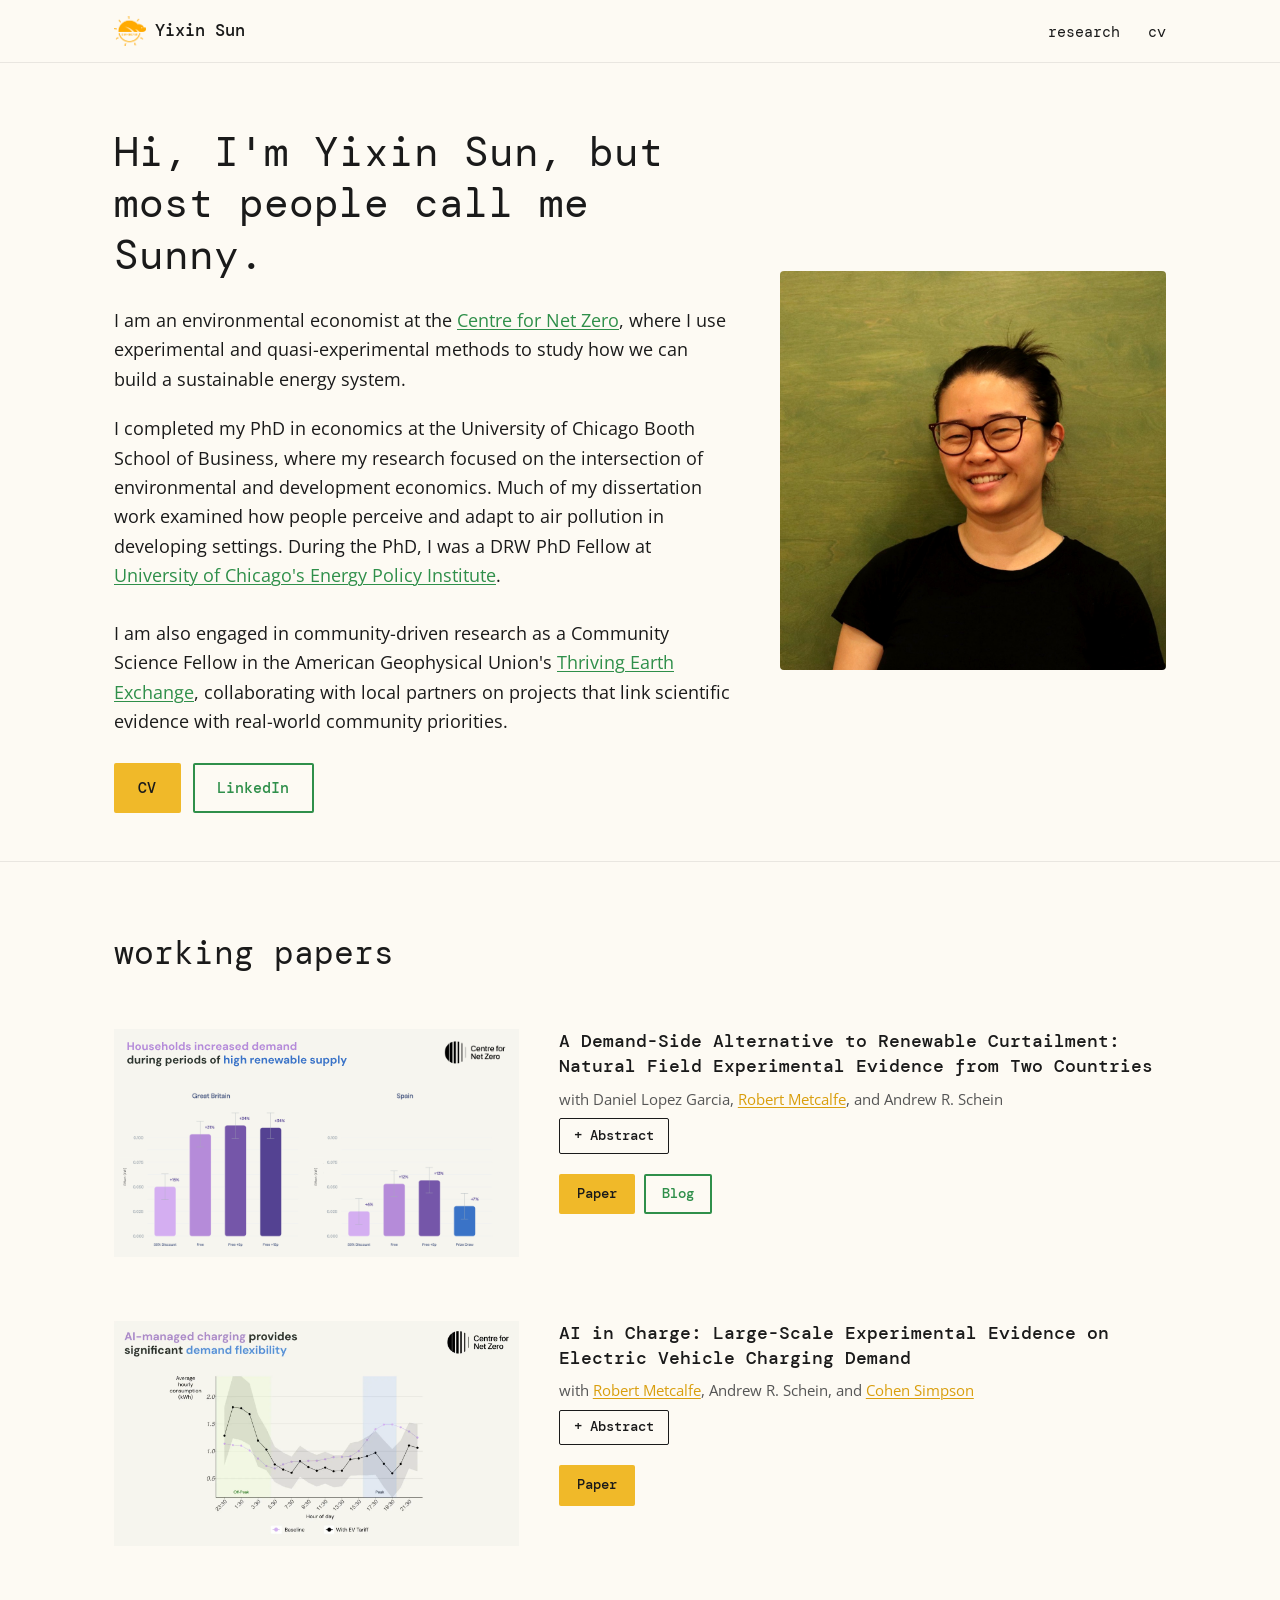
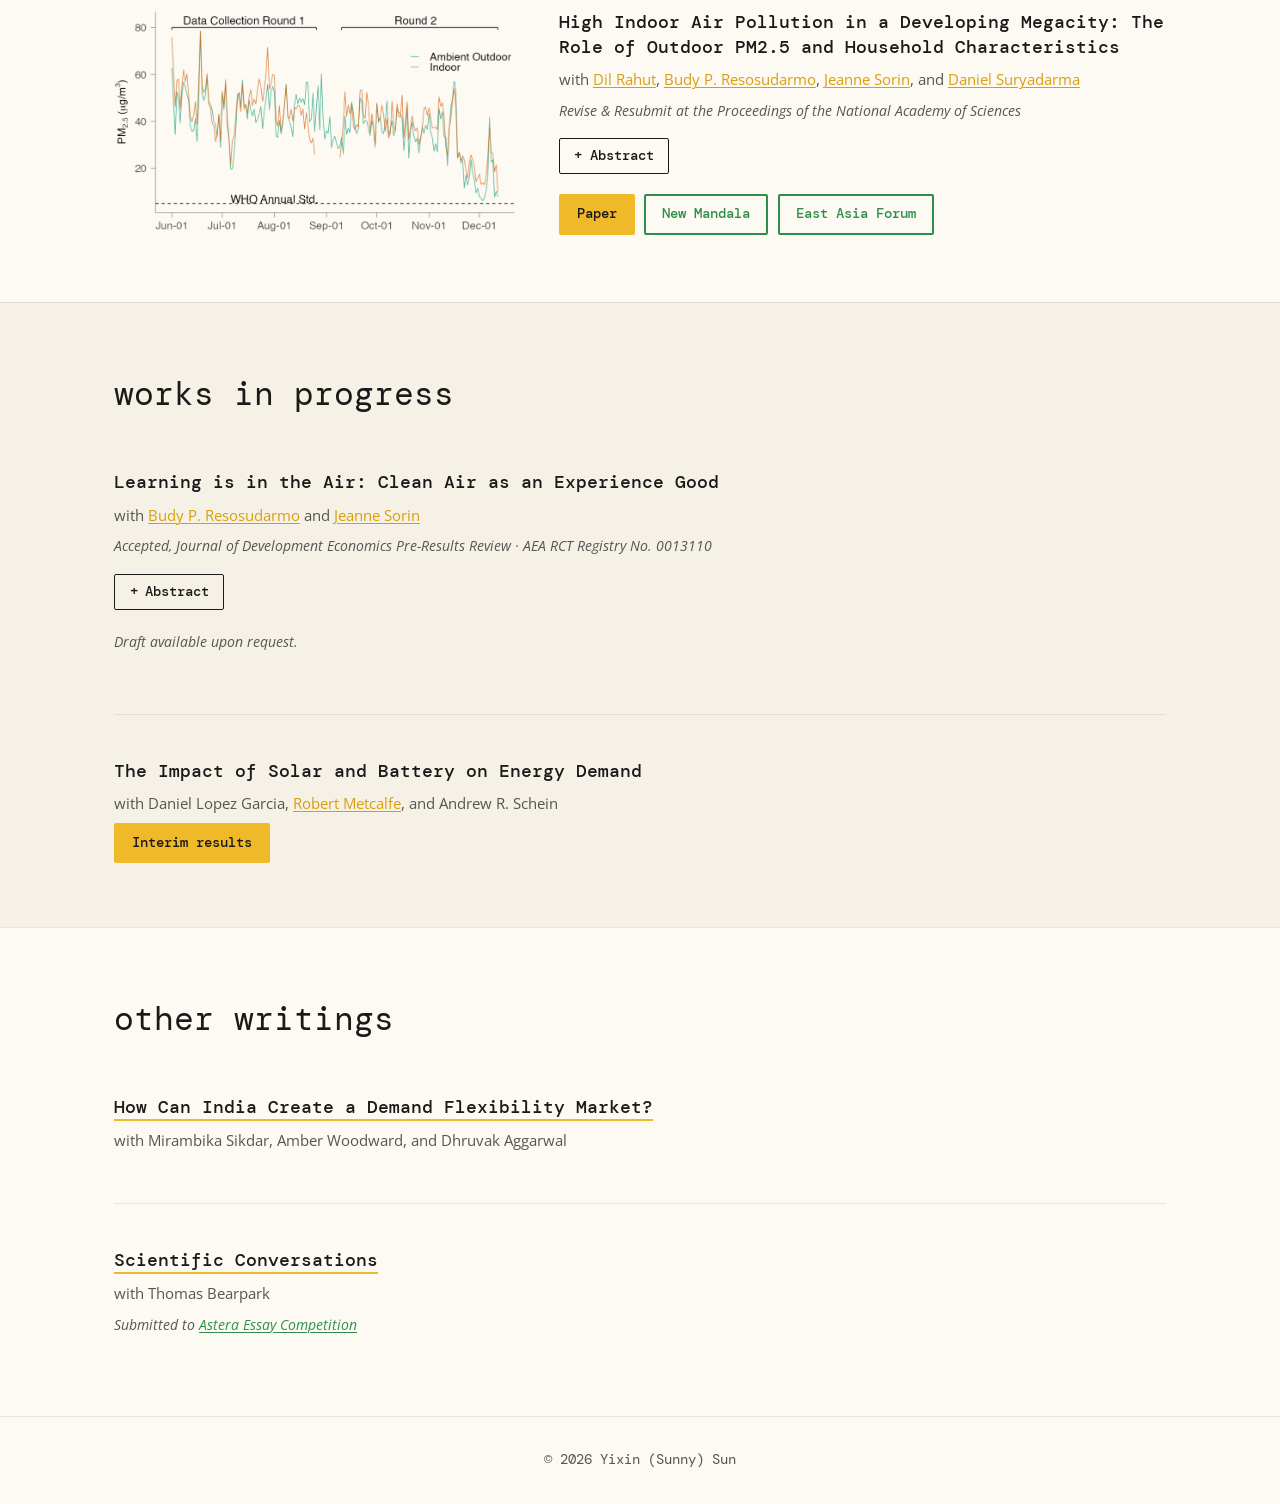
==== commit ab2b2379: "Add India demand flexibility piece, update Scientific Conversations entry" ====
--- a/index.html
+++ b/index.html
@@ -272,10 +272,21 @@
 
       <article class="wip-paper">
         <h3 class="paper-title">
+          <a href="https://www.ceew.in/publications/how-india-can-create-demand-flexibility-market-five-pillars" target="_blank" rel="noopener">
+            How Can India Create a Demand Flexibility Market?
+          </a>
+        </h3>
+        <p class="paper-authors">with Mirambika Sikdar, Amber Woodward, and Dhruvak Aggarwal</p>
+      </article>
+
+      <article class="wip-paper">
+        <h3 class="paper-title">
           <a href="https://tombearpark.com/essays/scientific-conversations/" target="_blank" rel="noopener">
             Scientific Conversations
           </a>
         </h3>
+        <p class="paper-authors">with Thomas Bearpark</p>
+        <p class="paper-status"><em>Submitted to <a href="https://asterainstitute.substack.com/p/what-scientists-said-results-from" target="_blank" rel="noopener">Astera Essay Competition</a></em></p>
       </article>
     </div>
   </section>
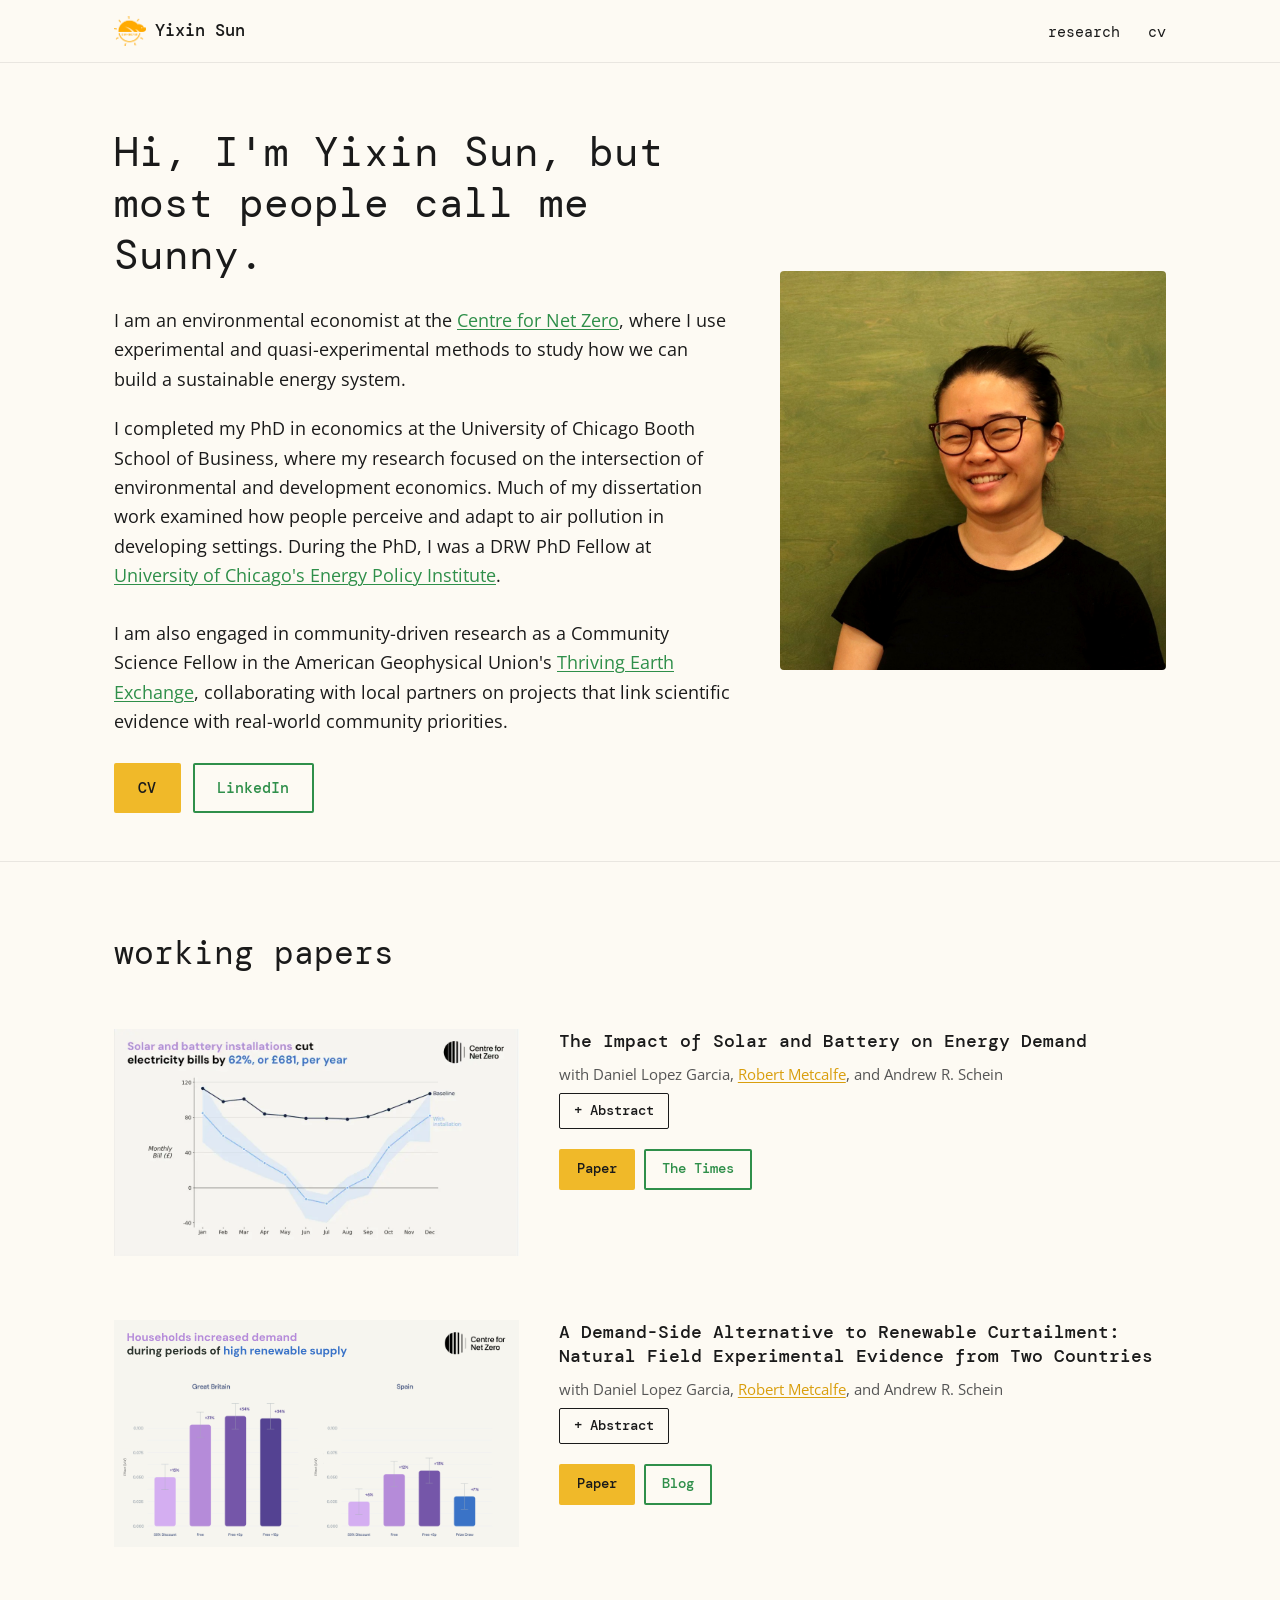
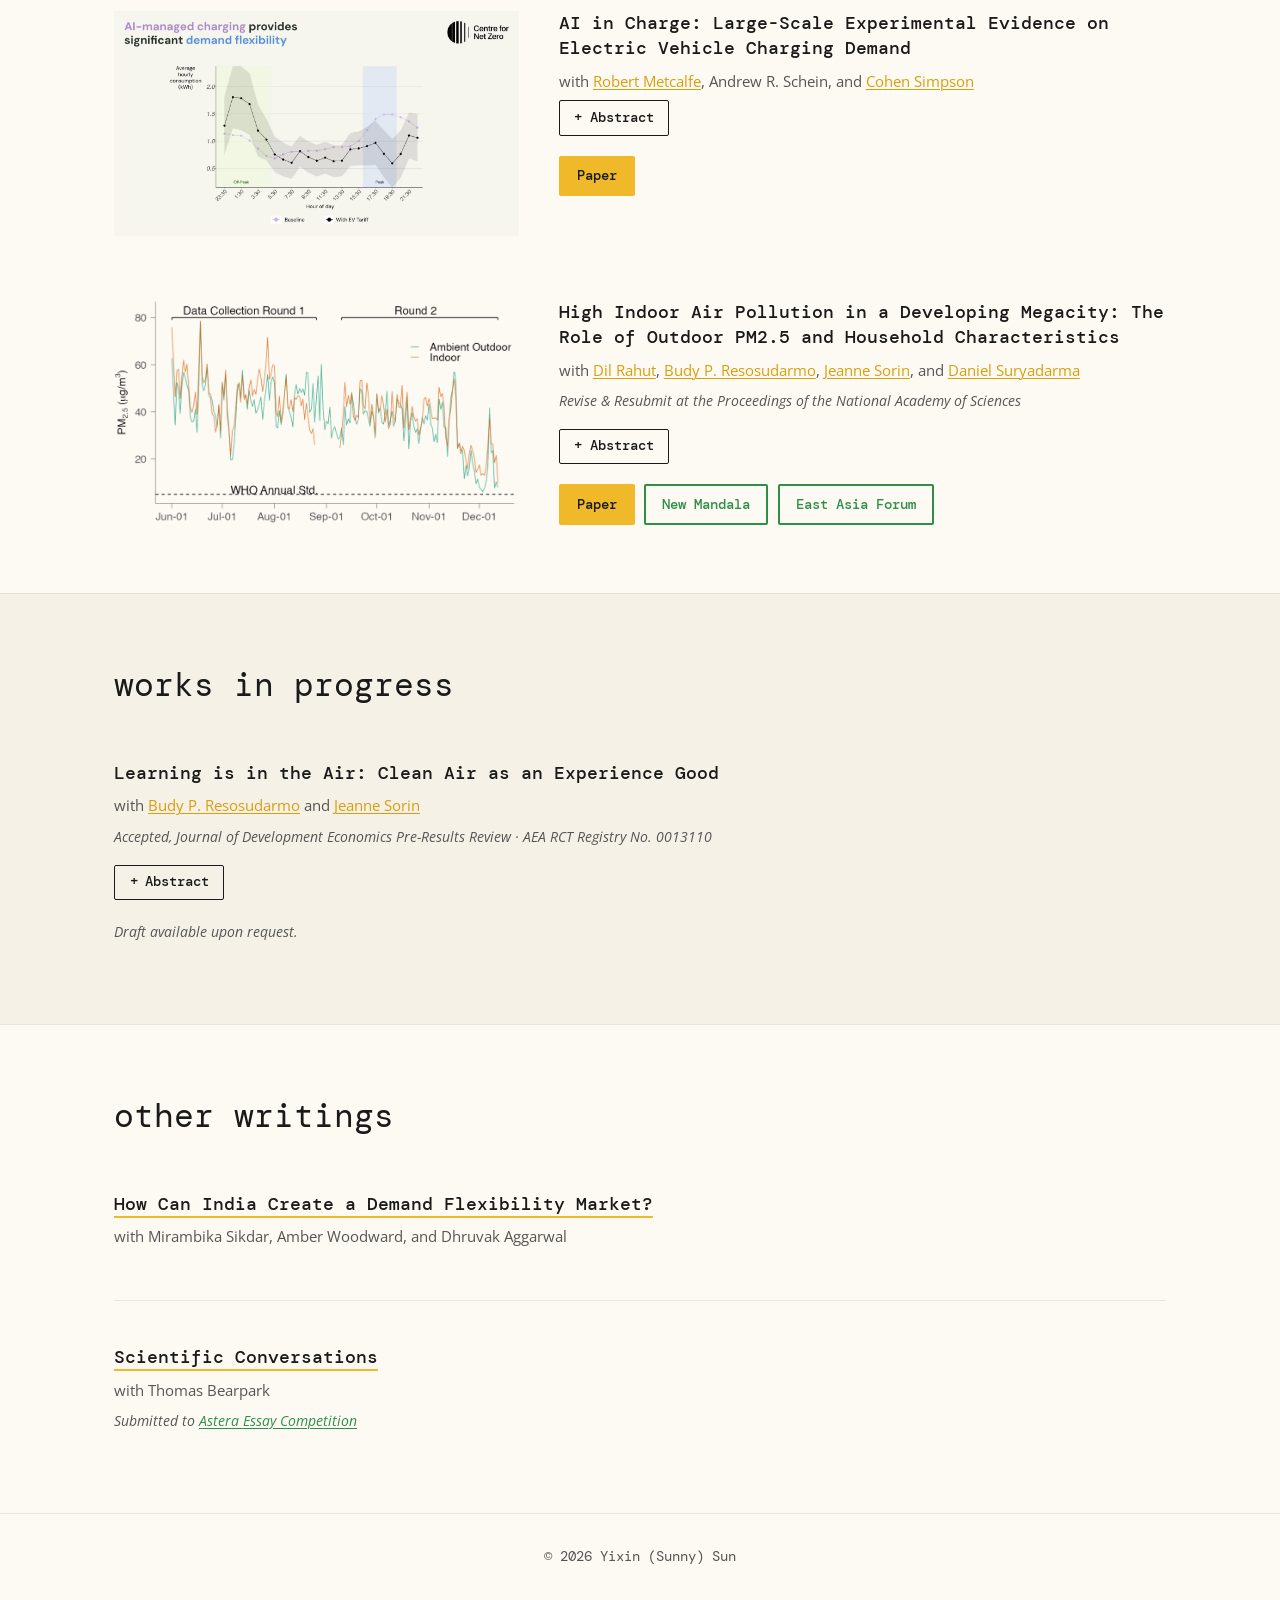
==== commit 10010bd7: "Move solar and battery paper to top of working papers Co-Authored-By: Claude Opus 5.5 <noreply@anthr" ====
--- a/index.html
+++ b/index.html
@@ -77,7 +77,45 @@
     <div class="container">
       <h2 class="section-title">working papers</h2>
 
-      <!-- Paper 0: Demand-Side Alternative to Renewable Curtailment -->
+      <!-- Paper 0: Solar and Battery -->
+      <article class="paper">
+        <div class="paper-image">
+          <img src="assets/solar-battery.webp" alt="Monthly electricity bill: baseline vs. with solar and battery installation" onerror="this.style.display='none'">
+        </div>
+        <div class="paper-text">
+          <h3 class="paper-title">The Impact of Solar and Battery on Energy Demand</h3>
+          <p class="paper-authors">
+            with Daniel Lopez Garcia,
+            <a href="https://www.rmetcalfe.net/" target="_blank" rel="noopener">Robert Metcalfe</a>,
+            and Andrew R. Schein
+          </p>
+          <details class="abstract">
+            <summary>Abstract</summary>
+            <p>
+              Rooftop solar and home batteries are widely proposed as a way to cut household energy
+              bills and decarbonize the power sector, yet we lack causal evidence on their benefits to
+              households, the grid, and society. We conducted a natural field experiment, randomly
+              contacting low-income households from an eligible pool of 38,821 and offering them solar
+              and battery at no private cost. Within a fixed budget constraint, we randomly installed
+              systems in 708 households. Installations reduced annual imported electricity by 38% and
+              net grid imports by 77%, translating into a 62% reduction in bill spending.
+              Solar-plus-battery installations reshaped intraday consumption profiles to benefit the
+              grid and the environment. Overnight off-peak imports increased, while peak imports fell
+              by 66%, a pattern that held even in low-solar winter months. The first pound of subsidy
+              had a marginal value of public funds of 2.07. Exploiting variation in battery
+              feasibility, batteries accounted for a further 13% reduction in households&rsquo; annual
+              bill. For supporting the grid, solar-plus-battery households were able to decrease
+              evening peak imports by three times the amount achieved by solar alone.
+            </p>
+          </details>
+          <div class="paper-buttons">
+            <a class="btn btn-primary btn-sm" href="https://www.centrefornetzero.org/papers/the-impact-of-residential-solar-and-battery-storage-on-energy-demand-and-the-grid" target="_blank" rel="noopener">Paper</a>
+            <a class="btn btn-outline btn-sm" href="https://www.thetimes.com/uk/environment/article/solar-panels-battery-energy-bills-wjfthcwmj" target="_blank" rel="noopener">The Times</a>
+          </div>
+        </div>
+      </article>
+
+      <!-- Paper 1: Demand-Side Alternative to Renewable Curtailment -->
       <article class="paper">
         <div class="paper-image">
           <img src="assets/renewable-curtailment.svg" alt="A Demand-Side Alternative to Renewable Curtailment" onerror="this.style.display='none'">
@@ -120,7 +158,7 @@
         </div>
       </article>
 
-      <!-- Paper 1: AI in Charge -->
+      <!-- Paper 2: AI in Charge -->
       <article class="paper">
         <div class="paper-image">
           <img src="assets/ev-tariff.png" alt="Hourly electricity demand: baseline vs. EV tariff" onerror="this.style.display='none'">
@@ -166,7 +204,7 @@
         </div>
       </article>
 
-      <!-- Paper 2: Indoor Air Pollution Jakarta -->
+      <!-- Paper 3: Indoor Air Pollution Jakarta -->
       <article class="paper">
         <div class="paper-image">
           <img src="assets/jakarta-pm25.png" alt="Indoor and outdoor PM2.5 levels over time in Jakarta" onerror="this.style.display='none'">
@@ -249,19 +287,6 @@
         </details>
         <p class="paper-note"><em>Draft available upon request.</em></p>
       </article>
-
-      <!-- WIP 3: Solar and Battery -->
-      <article class="wip-paper">
-        <h3 class="paper-title">The Impact of Solar and Battery on Energy Demand</h3>
-        <p class="paper-authors">
-          with Daniel Lopez Garcia,
-          <a href="https://www.rmetcalfe.net/" target="_blank" rel="noopener">Robert Metcalfe</a>,
-          and Andrew R. Schein
-        </p>
-        <div class="paper-buttons">
-          <a class="btn btn-primary btn-sm" href="https://www.centrefornetzero.org/news/evaluating-the-impact-of-solar-pv-and-battery-installations-on-vulnerable-households" target="_blank" rel="noopener">Interim results</a>
-        </div>
-      </article>
     </div>
   </section>
 
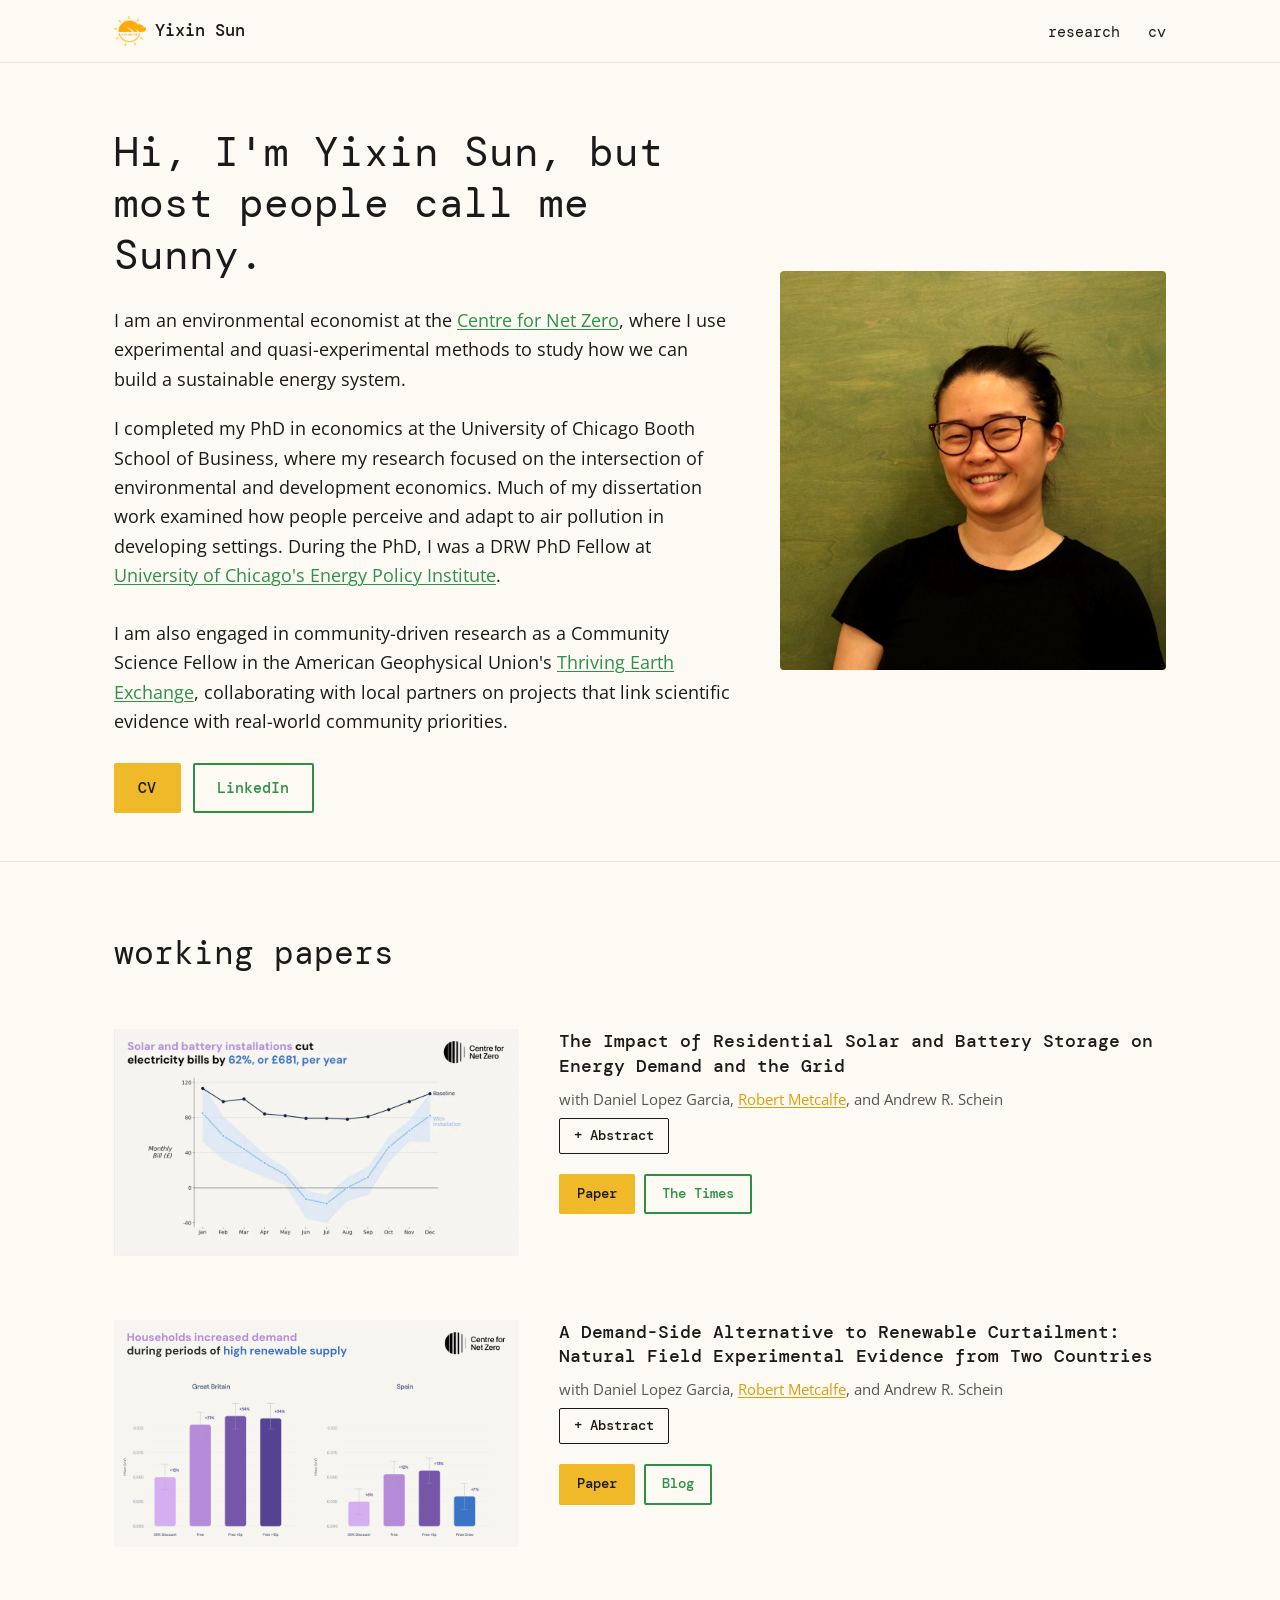
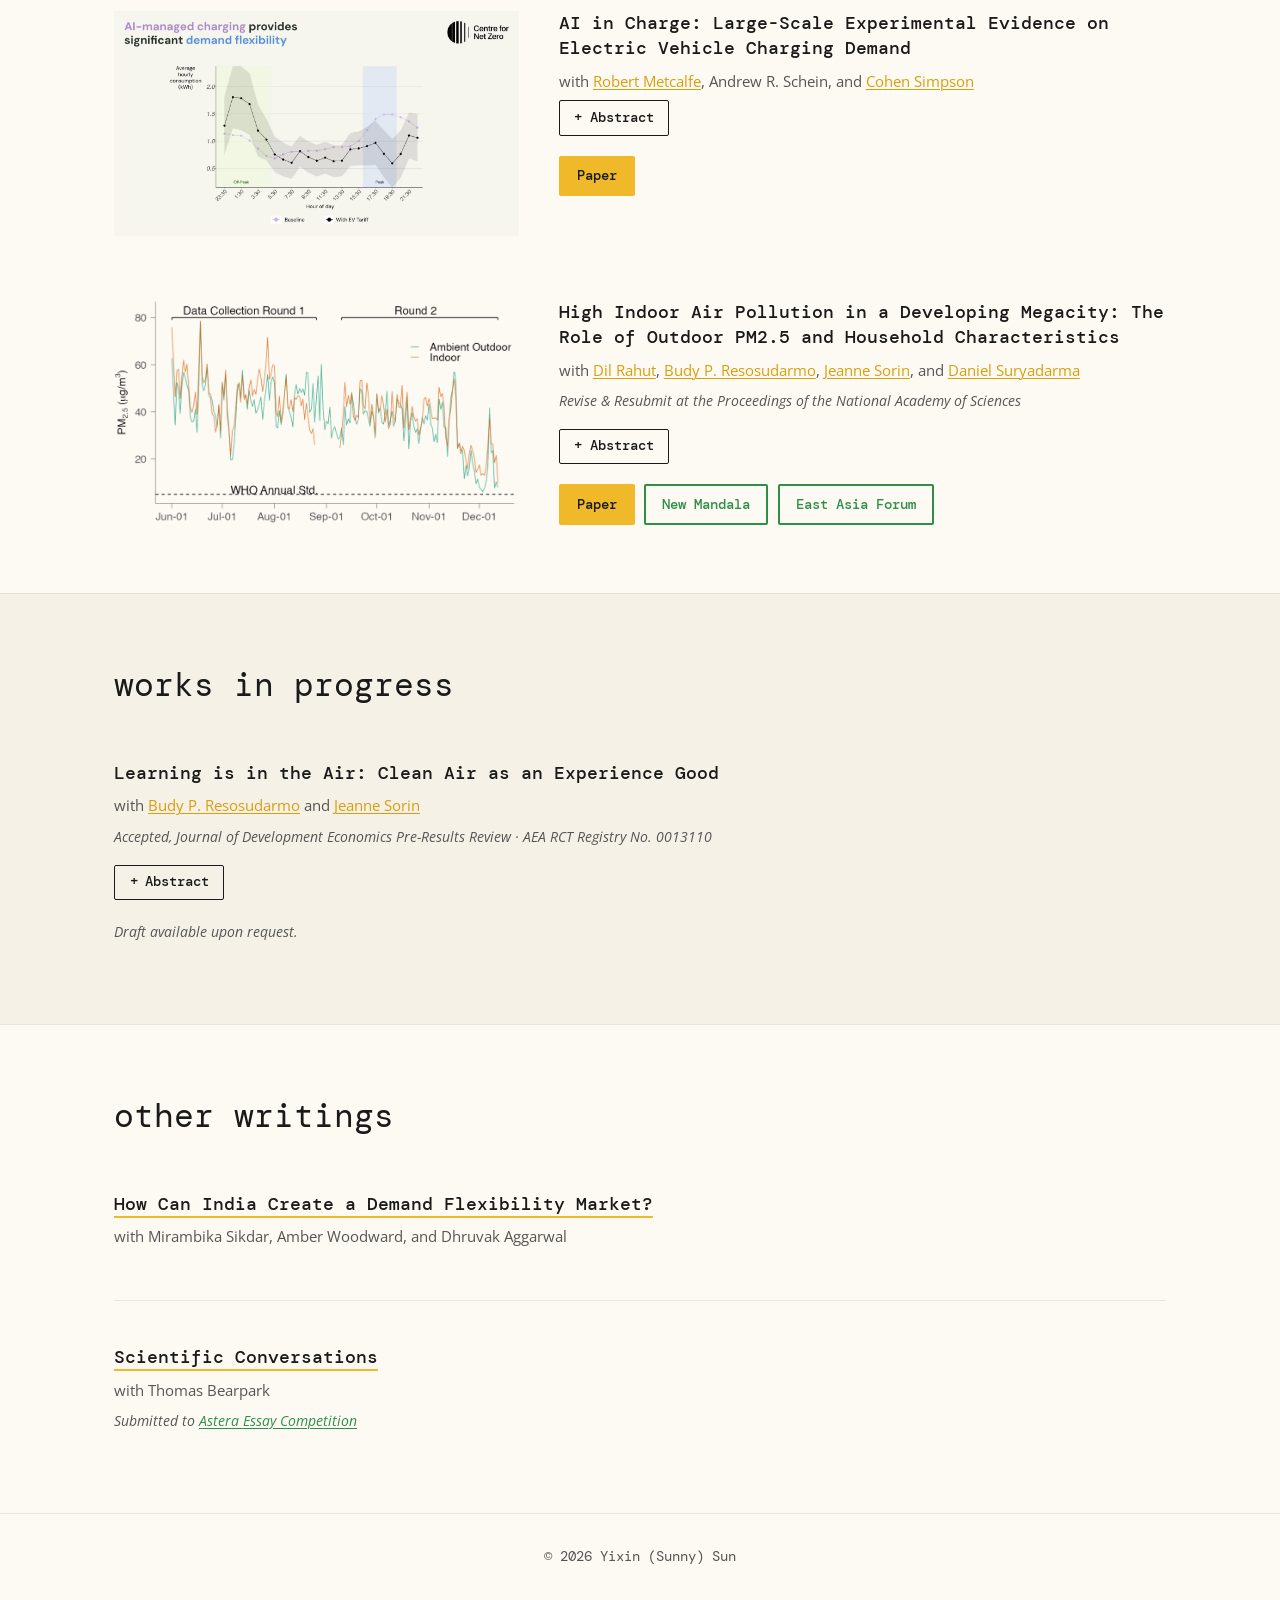
==== commit 1575a371: "Match solar and battery paper title to CNZ paper page Co-Authored-By: Claude Opus 5.5 <noreply@anthr" ====
--- a/index.html
+++ b/index.html
@@ -83,7 +83,7 @@
           <img src="assets/solar-battery.webp" alt="Monthly electricity bill: baseline vs. with solar and battery installation" onerror="this.style.display='none'">
         </div>
         <div class="paper-text">
-          <h3 class="paper-title">The Impact of Solar and Battery on Energy Demand</h3>
+          <h3 class="paper-title">The Impact of Residential Solar and Battery Storage on Energy Demand and the Grid</h3>
           <p class="paper-authors">
             with Daniel Lopez Garcia,
             <a href="https://www.rmetcalfe.net/" target="_blank" rel="noopener">Robert Metcalfe</a>,
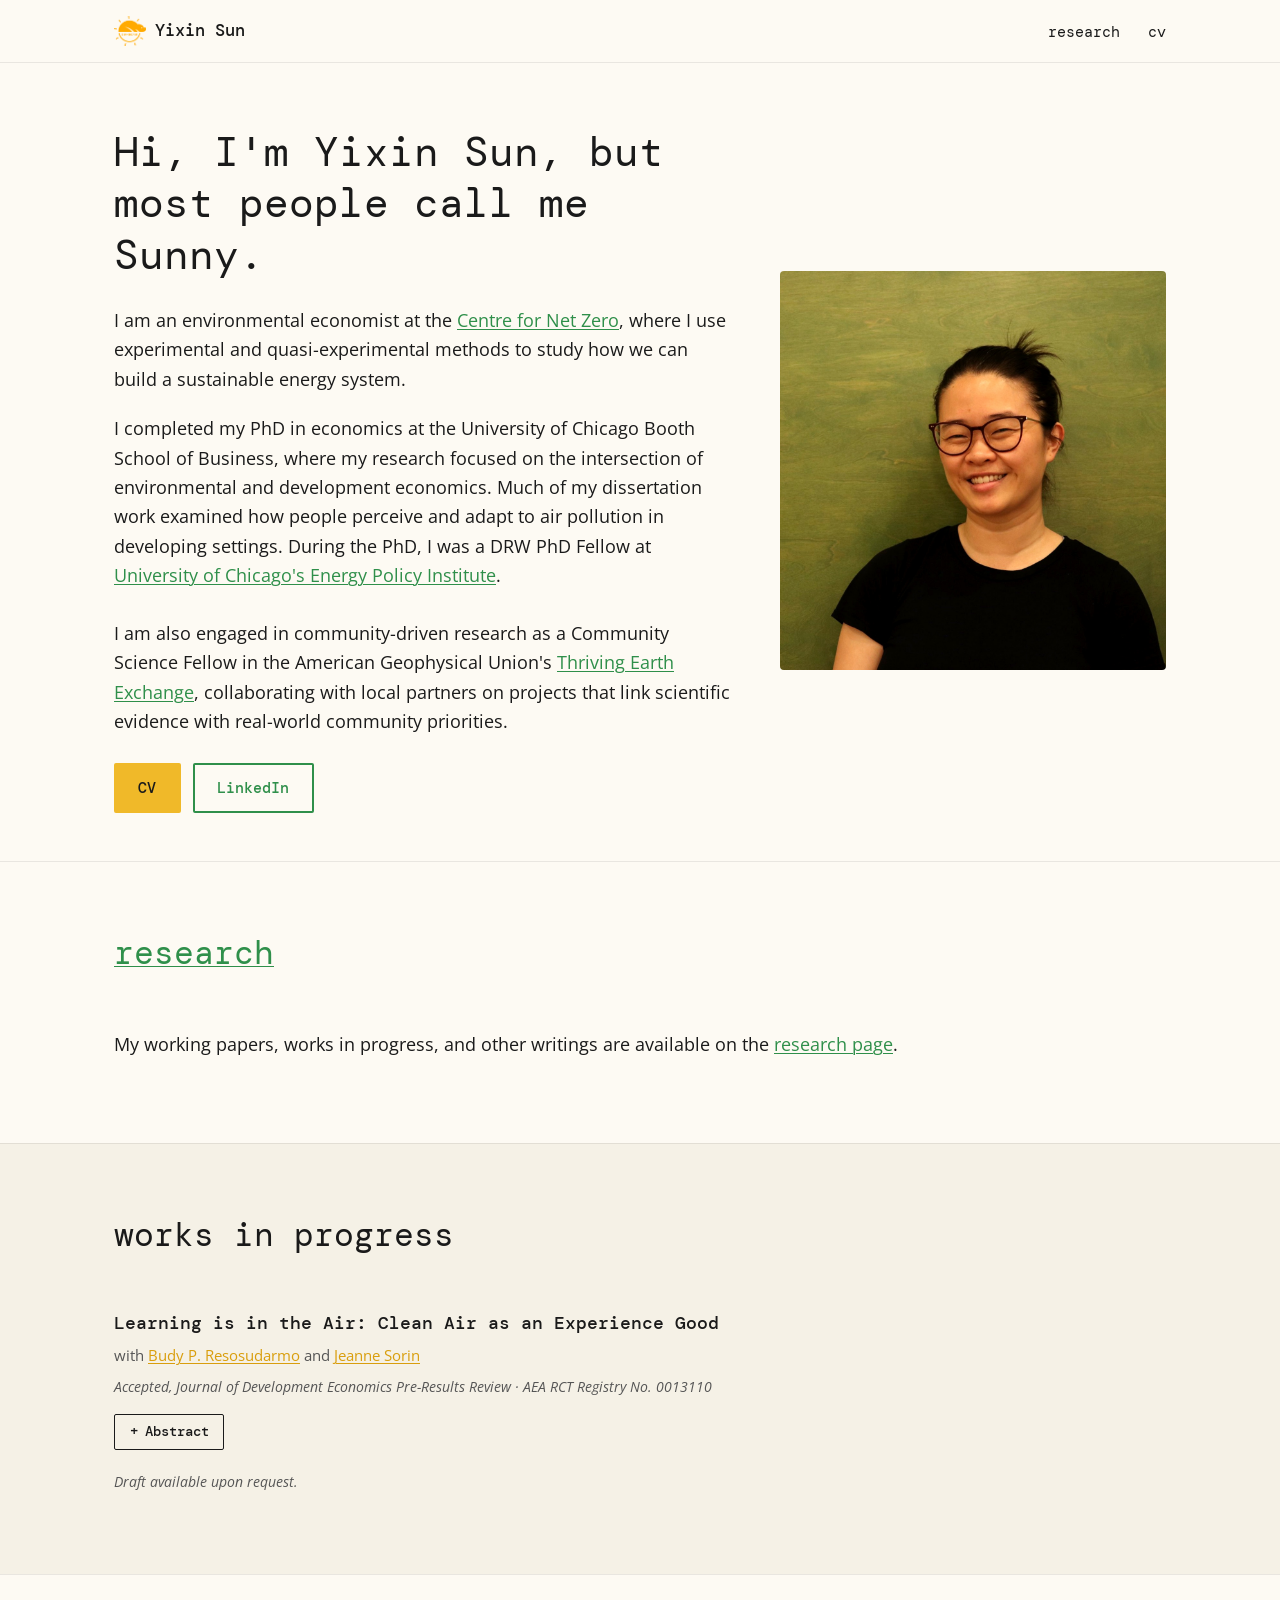
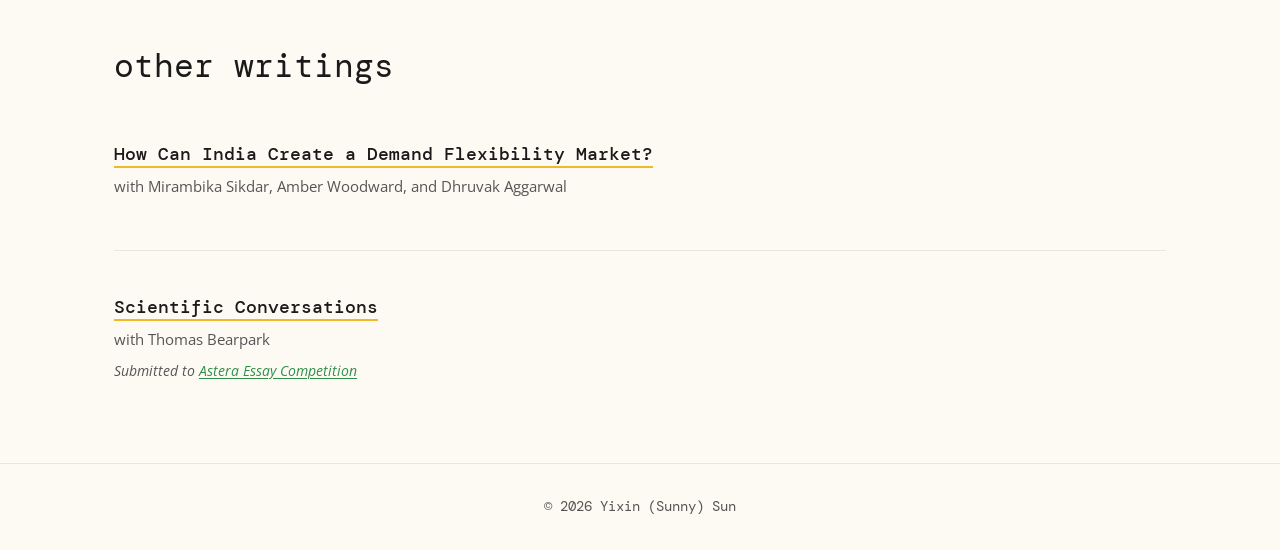
==== commit cf2f1af8: "small change to url" ====
--- a/index.html
+++ b/index.html
@@ -27,7 +27,7 @@
         <span>Yixin Sun</span>
       </a>
       <ul class="nav-links">
-        <li><a href="#research">research</a></li>
+        <li><a href="research/">research</a></li>
         <li><a href="assets/cv.pdf" target="_blank" rel="noopener">cv</a></li>
       </ul>
     </div>
@@ -72,184 +72,11 @@
     </div>
   </header>
 
-  <!-- ============ WORKING PAPERS ============ -->
-  <section id="research" class="section">
+  <!-- ============ RESEARCH LINK ============ -->
+  <section class="section">
     <div class="container">
-      <h2 class="section-title">working papers</h2>
-
-      <!-- Paper 0: Solar and Battery -->
-      <article class="paper">
-        <div class="paper-image">
-          <img src="assets/solar-battery.webp" alt="Monthly electricity bill: baseline vs. with solar and battery installation" onerror="this.style.display='none'">
-        </div>
-        <div class="paper-text">
-          <h3 class="paper-title">The Impact of Residential Solar and Battery Storage on Energy Demand and the Grid</h3>
-          <p class="paper-authors">
-            with Daniel Lopez Garcia,
-            <a href="https://www.rmetcalfe.net/" target="_blank" rel="noopener">Robert Metcalfe</a>,
-            and Andrew R. Schein
-          </p>
-          <details class="abstract">
-            <summary>Abstract</summary>
-            <p>
-              Rooftop solar and home batteries are widely proposed as a way to cut household energy
-              bills and decarbonize the power sector, yet we lack causal evidence on their benefits to
-              households, the grid, and society. We conducted a natural field experiment, randomly
-              contacting low-income households from an eligible pool of 38,821 and offering them solar
-              and battery at no private cost. Within a fixed budget constraint, we randomly installed
-              systems in 708 households. Installations reduced annual imported electricity by 38% and
-              net grid imports by 77%, translating into a 62% reduction in bill spending.
-              Solar-plus-battery installations reshaped intraday consumption profiles to benefit the
-              grid and the environment. Overnight off-peak imports increased, while peak imports fell
-              by 66%, a pattern that held even in low-solar winter months. The first pound of subsidy
-              had a marginal value of public funds of 2.07. Exploiting variation in battery
-              feasibility, batteries accounted for a further 13% reduction in households&rsquo; annual
-              bill. For supporting the grid, solar-plus-battery households were able to decrease
-              evening peak imports by three times the amount achieved by solar alone.
-            </p>
-          </details>
-          <div class="paper-buttons">
-            <a class="btn btn-primary btn-sm" href="https://www.centrefornetzero.org/papers/the-impact-of-residential-solar-and-battery-storage-on-energy-demand-and-the-grid" target="_blank" rel="noopener">Paper</a>
-            <a class="btn btn-outline btn-sm" href="https://www.thetimes.com/uk/environment/article/solar-panels-battery-energy-bills-wjfthcwmj" target="_blank" rel="noopener">The Times</a>
-          </div>
-        </div>
-      </article>
-
-      <!-- Paper 1: Demand-Side Alternative to Renewable Curtailment -->
-      <article class="paper">
-        <div class="paper-image">
-          <img src="assets/renewable-curtailment.svg" alt="A Demand-Side Alternative to Renewable Curtailment" onerror="this.style.display='none'">
-        </div>
-        <div class="paper-text">
-          <h3 class="paper-title">A Demand-Side Alternative to Renewable Curtailment: Natural Field Experimental Evidence from Two Countries</h3>
-          <p class="paper-authors">
-            with Daniel Lopez Garcia,
-            <a href="https://www.rmetcalfe.net/" target="_blank" rel="noopener">Robert Metcalfe</a>,
-            and Andrew R. Schein
-          </p>
-          <details class="abstract">
-            <summary>Abstract</summary>
-            <p>
-              As renewable generation plays a growing role in the energy system, periods of negative
-              wholesale electricity prices are becoming increasingly common and are expected to grow
-              dramatically over the next ten years. Traditionally, system operators respond by paying
-              generators, especially renewables, to curtail production, or mandating that they do so
-              without compensation. In this study, we propose and test a novel alternative: exposing
-              consumers to free and negative prices to stimulate demand when supply is abundant. We
-              implemented large-scale nationwide natural field experiments simultaneously in Great
-              Britain and Spain, with roughly 60,000 residential customers in each country randomized
-              to receive varying financial incentives to "turn up" their electricity. We found that
-              demand increased substantially as prices fell to zero, but paying customers to consume
-              beyond zero price yielded little additional response. Households with electric vehicles
-              and rooftop solar had a larger elasticity than households without such technologies,
-              suggesting demand turn-up becomes more effective as households adopt low-carbon
-              technologies. In Great Britain, consumption was largely shifted from adjacent hours,
-              while in Spain the increase appeared to represent net new demand. We develop a welfare
-              framework showing conditions under which demand turn-up improves on curtailment; we
-              find that by inducing additional consumption in periods and locations where the
-              marginal cost of supply is low, demand turn-up generates welfare gains that curtailment
-              leaves uncaptured.
-            </p>
-          </details>
-          <div class="paper-buttons">
-            <a class="btn btn-primary btn-sm" href="https://www.centrefornetzero.org/papers/mobilising-electricity-demand-in-periods-of-renewable-abundance-evidence-from-a-large-scale" target="_blank" rel="noopener">Paper</a>
-            <a class="btn btn-outline btn-sm" href="https://www.centrefornetzero.org/news/lessons-from-gb-and-spain-on-the-economics-of-demand-turn-up" target="_blank" rel="noopener">Blog</a>
-          </div>
-        </div>
-      </article>
-
-      <!-- Paper 2: AI in Charge -->
-      <article class="paper">
-        <div class="paper-image">
-          <img src="assets/ev-tariff.png" alt="Hourly electricity demand: baseline vs. EV tariff" onerror="this.style.display='none'">
-        </div>
-        <div class="paper-text">
-          <h3 class="paper-title">AI in Charge: Large-Scale Experimental Evidence on Electric Vehicle Charging Demand</h3>
-          <p class="paper-authors">
-            with <a href="https://www.rmetcalfe.net/" target="_blank" rel="noopener">Robert Metcalfe</a>,
-            Andrew R. Schein, and <a href="https://www.cohensimpson.com/" target="_blank" rel="noopener">Cohen Simpson</a>
-          </p>
-          <details class="abstract">
-            <summary>Abstract</summary>
-            <p>
-              One of the promising opportunities offered by AI to support the
-              decarbonization of electricity grids is to align demand with low-carbon
-              supply, yet there is little causal evidence on household acceptance of
-              AI managed control, and its impact on their consumption. We evaluated
-              the effects of the world's largest AI managed EV charging tariff (a
-              retail electricity pricing plan) using a large-scale natural field
-              experiment. This tariff is designed to optimize EV charging by dynamically
-              controlling charging in response to real-time wholesale electricity
-              prices. We randomized financial incentives to encourage enrollment onto
-              the tariff and observed consumption for more than a year. We found that
-              the tariff led to a 42% reduction in household electricity demand during
-              peak hours, with 100% of this demand shifted to lower-cost and
-              lower-carbon-intensity periods. The tariff generated substantial consumer
-              savings, while demonstrating potential to lower producer costs, energy
-              system costs, and carbon emissions through significant load shifting.
-              Overrides of the AI algorithm were low, suggesting that this tariff was
-              likely more efficient than a real-time-pricing tariff without AI, given
-              our theoretical framework. We also showed that experimental estimates
-              differed meaningfully from those obtained via non-randomized
-              difference-in-differences analysis, due to differences in the potential
-              outcomes of the samples in the two evaluation strategies, although we can
-              reconcile the estimates somewhat with observables. Our findings highlight
-              the potential for scalable managed charging and its substantial welfare
-              gains for the electricity system and society.
-            </p>
-          </details>
-          <div class="paper-buttons">
-            <a class="btn btn-primary btn-sm" href="https://www.centrefornetzero.org/papers/ai-in-charge-large-scale-experimental-evidence-on-electric-vehicle-charging-demand" target="_blank" rel="noopener">Paper</a>
-          </div>
-        </div>
-      </article>
-
-      <!-- Paper 3: Indoor Air Pollution Jakarta -->
-      <article class="paper">
-        <div class="paper-image">
-          <img src="assets/jakarta-pm25.png" alt="Indoor and outdoor PM2.5 levels over time in Jakarta" onerror="this.style.display='none'">
-        </div>
-        <div class="paper-text">
-          <h3 class="paper-title">High Indoor Air Pollution in a Developing Megacity: The Role of Outdoor PM2.5 and Household Characteristics</h3>
-          <p class="paper-authors">
-            with <a href="https://www.adb.org/adbi/about/staff-profiles/dil-rahut" target="_blank" rel="noopener">Dil Rahut</a>,
-            <a href="https://crawford.anu.edu.au/people/budy-resosudarmo" target="_blank" rel="noopener">Budy P. Resosudarmo</a>,
-            <a href="https://jeannesorin.github.io/" target="_blank" rel="noopener">Jeanne Sorin</a>, and
-            <a href="https://sites.google.com/view/dsuryadarma/home" target="_blank" rel="noopener">Daniel Suryadarma</a>
-          </p>
-          <p class="paper-status"><em>Revise &amp; Resubmit at the Proceedings of the National Academy of Sciences</em></p>
-          <details class="abstract">
-            <summary>Abstract</summary>
-            <p>
-              Exposure to fine particulate matter (PM2.5) poses major health risks,
-              especially in rapidly urbanizing cities. As urbanization accelerates,
-              people in low- and middle-income countries spend more time indoors,
-              where pollution risks remain poorly understood. We present evidence from
-              over 152,000 monitor-hours of indoor PM2.5 measurements across homes in
-              Jakarta, Indonesia, one of the world's largest and most polluted cities.
-              We find that mean daily indoor and outdoor PM2.5 levels are both
-              dangerously high, eight times above World Health Organization's (WHO)
-              health-based guidelines. In addition, indoor PM2.5 frequently reach
-              hazardous levels — 40 to 100 times the WHO guideline, levels that
-              outdoor monitors do not capture. Unlike in developed settings, most
-              indoor pollution originates from outdoor infiltration. Survey data also
-              reveal large inequalities: lower-income households experience double the
-              mean indoor PM2.5 of higher-income households. Our findings show that
-              indoor air pollution remains both severe and unequally distributed,
-              even in this population where most people have adopted cleaner cooking
-              fuels. Researchers and policymakers should integrate outdoor air quality
-              mapping with demographically representative indoor monitoring to close
-              key data gaps, enabling more accurate exposure estimates and
-              better-targeted environmental health policies.
-            </p>
-          </details>
-          <div class="paper-buttons">
-            <a class="btn btn-primary btn-sm" href="https://www.dropbox.com/scl/fi/opqtwxwqrwyrgv90rf9ht/jakarta_indoor_outdoor_2025.06.18.pdf?rlkey=f03kli9cmz2w39z93ikiv5z8y&dl=0" target="_blank" rel="noopener">Paper</a>
-            <a class="btn btn-outline btn-sm" href="https://www.newmandala.org/where-have-indonesias-energy-transition-policies-all-gone/" target="_blank" rel="noopener">New Mandala</a>
-            <a class="btn btn-outline btn-sm" href="https://eastasiaforum.org/2025/09/15/jakartas-air-pollution-crisis-invades-homes/" target="_blank" rel="noopener">East Asia Forum</a>
-          </div>
-        </div>
-      </article>
+      <h2 class="section-title"><a href="research/">research</a></h2>
+      <p class="hero-subtitle">My working papers, works in progress, and other writings are available on the <a href="research/">research page</a>.</p>
     </div>
   </section>
 
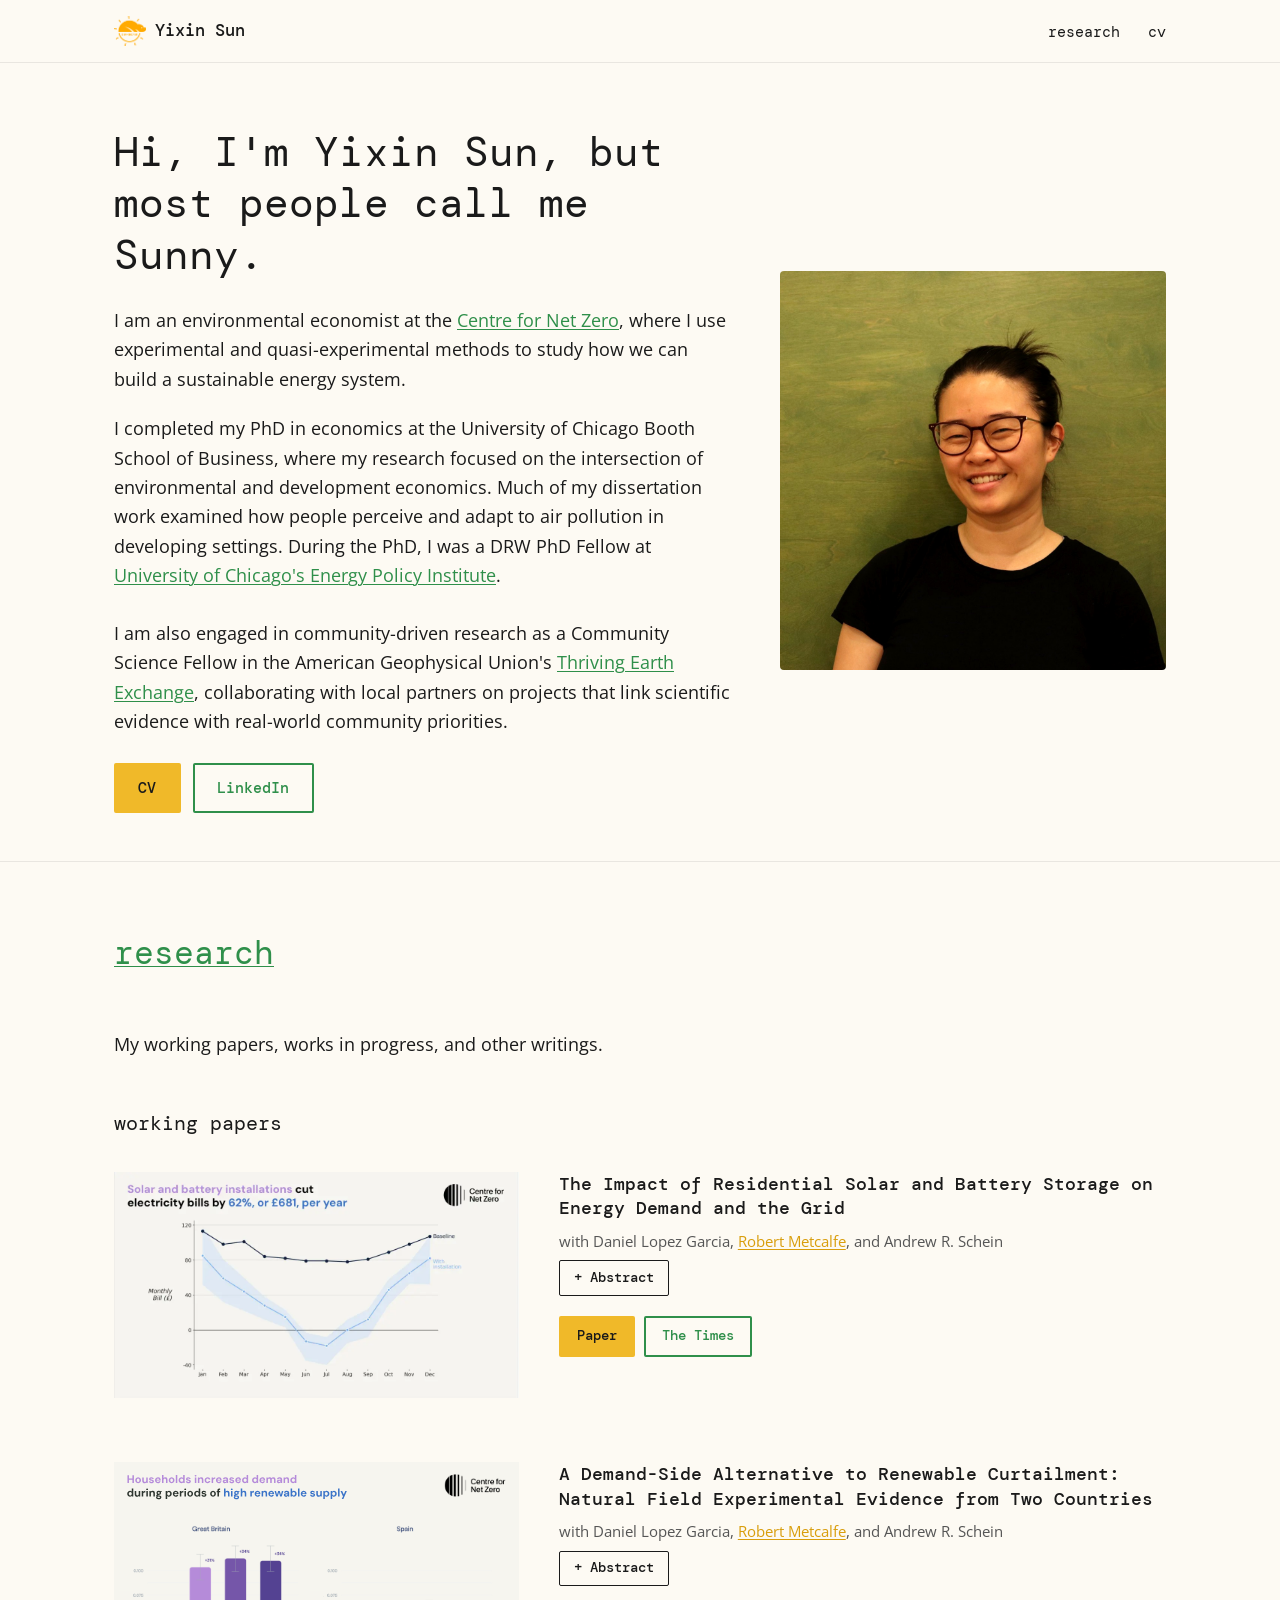
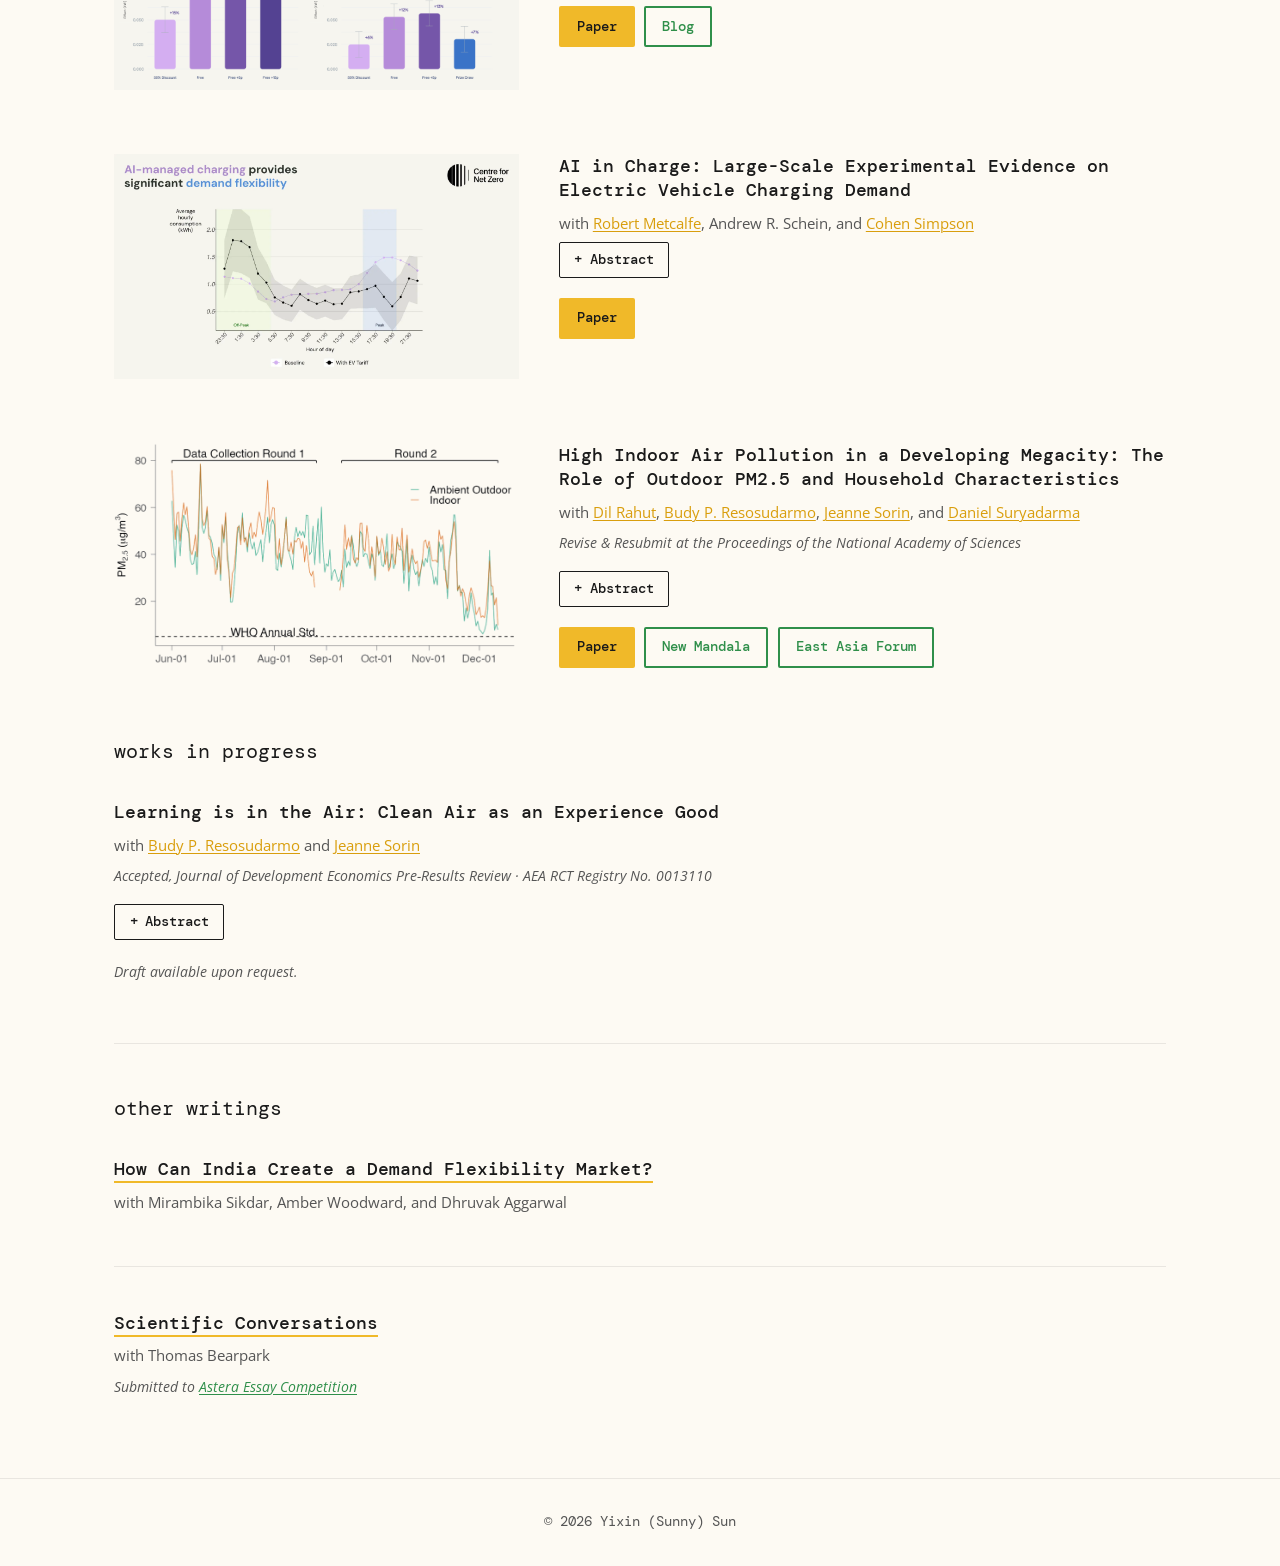
==== commit 05e5c81a: "Show full research stream on homepage" ====
--- a/index.html
+++ b/index.html
@@ -72,74 +72,67 @@
     </div>
   </header>
 
-  <!-- ============ RESEARCH LINK ============ -->
-  <section class="section">
+  <!-- ============ RESEARCH ============ -->
+  <section id="research" class="section">
     <div class="container">
       <h2 class="section-title"><a href="research/">research</a></h2>
-      <p class="hero-subtitle">My working papers, works in progress, and other writings are available on the <a href="research/">research page</a>.</p>
-    </div>
-  </section>
+      <p class="hero-subtitle">My working papers, works in progress, and other writings.</p>
 
-  <!-- ============ WORKS IN PROGRESS ============ -->
-  <section id="wip" class="section section-alt">
-    <div class="container">
-      <h2 class="section-title">works in progress</h2>
+      <h3 class="section-title section-subtitle">working papers</h3>
 
-      <!-- WIP 1: Learning is in the Air -->
+      <article class="paper">
+        <div class="paper-image"><img src="assets/solar-battery.webp" alt="Monthly electricity bill: baseline vs. with solar and battery installation"></div>
+        <div class="paper-text">
+          <h3 class="paper-title">The Impact of Residential Solar and Battery Storage on Energy Demand and the Grid</h3>
+          <p class="paper-authors">with Daniel Lopez Garcia, <a href="https://www.rmetcalfe.net/" target="_blank" rel="noopener">Robert Metcalfe</a>, and Andrew R. Schein</p>
+          <details class="abstract"><summary>Abstract</summary><p>Rooftop solar and home batteries are widely proposed as a way to cut household energy bills and decarbonize the power sector, yet we lack causal evidence on their benefits to households, the grid, and society. We conducted a natural field experiment, randomly contacting low-income households from an eligible pool of 38,821 and offering them solar and battery at no private cost. Within a fixed budget constraint, we randomly installed systems in 708 households. Installations reduced annual imported electricity by 38% and net grid imports by 77%, translating into a 62% reduction in bill spending. Solar-plus-battery installations reshaped intraday consumption profiles to benefit the grid and the environment. Overnight off-peak imports increased, while peak imports fell by 66%, a pattern that held even in low-solar winter months. The first pound of subsidy had a marginal value of public funds of 2.07. Exploiting variation in battery feasibility, batteries accounted for a further 13% reduction in households&rsquo; annual bill. For supporting the grid, solar-plus-battery households were able to decrease evening peak imports by three times the amount achieved by solar alone.</p></details>
+          <div class="paper-buttons"><a class="btn btn-primary btn-sm" href="https://www.centrefornetzero.org/papers/the-impact-of-residential-solar-and-battery-storage-on-energy-demand-and-the-grid" target="_blank" rel="noopener">Paper</a><a class="btn btn-outline btn-sm" href="https://www.thetimes.com/uk/environment/article/solar-panels-battery-energy-bills-wjfthcwmj" target="_blank" rel="noopener">The Times</a></div>
+        </div>
+      </article>
+
+      <article class="paper">
+        <div class="paper-image"><img src="assets/renewable-curtailment.svg" alt="A Demand-Side Alternative to Renewable Curtailment"></div>
+        <div class="paper-text">
+          <h3 class="paper-title">A Demand-Side Alternative to Renewable Curtailment: Natural Field Experimental Evidence from Two Countries</h3>
+          <p class="paper-authors">with Daniel Lopez Garcia, <a href="https://www.rmetcalfe.net/" target="_blank" rel="noopener">Robert Metcalfe</a>, and Andrew R. Schein</p>
+          <details class="abstract"><summary>Abstract</summary><p>As renewable generation plays a growing role in the energy system, periods of negative wholesale electricity prices are becoming increasingly common and are expected to grow dramatically over the next ten years. Traditionally, system operators respond by paying generators, especially renewables, to curtail production, or mandating that they do so without compensation. In this study, we propose and test a novel alternative: exposing consumers to free and negative prices to stimulate demand when supply is abundant. We implemented large-scale nationwide natural field experiments simultaneously in Great Britain and Spain, with roughly 60,000 residential customers in each country randomized to receive varying financial incentives to “turn up” their electricity. We found that demand increased substantially as prices fell to zero, but paying customers to consume beyond zero price yielded little additional response. Households with electric vehicles and rooftop solar had a larger elasticity than households without such technologies, suggesting demand turn-up becomes more effective as households adopt low-carbon technologies.</p></details>
+          <div class="paper-buttons"><a class="btn btn-primary btn-sm" href="https://www.centrefornetzero.org/papers/mobilising-electricity-demand-in-periods-of-renewable-abundance-evidence-from-a-large-scale" target="_blank" rel="noopener">Paper</a><a class="btn btn-outline btn-sm" href="https://www.centrefornetzero.org/news/lessons-from-gb-and-spain-on-the-economics-of-demand-turn-up" target="_blank" rel="noopener">Blog</a></div>
+        </div>
+      </article>
+
+      <article class="paper">
+        <div class="paper-image"><img src="assets/ev-tariff.png" alt="Hourly electricity demand: baseline vs. EV tariff"></div>
+        <div class="paper-text">
+          <h3 class="paper-title">AI in Charge: Large-Scale Experimental Evidence on Electric Vehicle Charging Demand</h3>
+          <p class="paper-authors">with <a href="https://www.rmetcalfe.net/" target="_blank" rel="noopener">Robert Metcalfe</a>, Andrew R. Schein, and <a href="https://www.cohensimpson.com/" target="_blank" rel="noopener">Cohen Simpson</a></p>
+          <details class="abstract"><summary>Abstract</summary><p>One of the promising opportunities offered by AI to support the decarbonization of electricity grids is to align demand with low-carbon supply, yet there is little causal evidence on household acceptance of AI managed control, and its impact on their consumption. We evaluated the effects of the world's largest AI managed EV charging tariff using a large-scale natural field experiment. We found that the tariff led to a 42% reduction in household electricity demand during peak hours, with 100% of this demand shifted to lower-cost and lower-carbon-intensity periods. The tariff generated substantial consumer savings, while demonstrating potential to lower producer costs, energy system costs, and carbon emissions through significant load shifting.</p></details>
+          <div class="paper-buttons"><a class="btn btn-primary btn-sm" href="https://www.centrefornetzero.org/papers/ai-in-charge-large-scale-experimental-evidence-on-electric-vehicle-charging-demand" target="_blank" rel="noopener">Paper</a></div>
+        </div>
+      </article>
+
+      <article class="paper">
+        <div class="paper-image"><img src="assets/jakarta-pm25.png" alt="Indoor and outdoor PM2.5 levels over time in Jakarta"></div>
+        <div class="paper-text">
+          <h3 class="paper-title">High Indoor Air Pollution in a Developing Megacity: The Role of Outdoor PM2.5 and Household Characteristics</h3>
+          <p class="paper-authors">with <a href="https://www.adb.org/adbi/about/staff-profiles/dil-rahut" target="_blank" rel="noopener">Dil Rahut</a>, <a href="https://crawford.anu.edu.au/people/budy-resosudarmo" target="_blank" rel="noopener">Budy P. Resosudarmo</a>, <a href="https://jeannesorin.github.io/" target="_blank" rel="noopener">Jeanne Sorin</a>, and <a href="https://sites.google.com/view/dsuryadarma/home" target="_blank" rel="noopener">Daniel Suryadarma</a></p>
+          <p class="paper-status"><em>Revise &amp; Resubmit at the Proceedings of the National Academy of Sciences</em></p>
+          <details class="abstract"><summary>Abstract</summary><p>Exposure to fine particulate matter (PM2.5) poses major health risks, especially in rapidly urbanizing cities. We present evidence from over 152,000 monitor-hours of indoor PM2.5 measurements across homes in Jakarta, Indonesia. We find that mean daily indoor and outdoor PM2.5 levels are both dangerously high, eight times above World Health Organization health-based guidelines. Unlike in developed settings, most indoor pollution originates from outdoor infiltration. Survey data also reveal large inequalities: lower-income households experience double the mean indoor PM2.5 of higher-income households.</p></details>
+          <div class="paper-buttons"><a class="btn btn-primary btn-sm" href="https://www.dropbox.com/scl/fi/opqtwxwqrwyrgv90rf9ht/jakarta_indoor_outdoor_2025.06.18.pdf?rlkey=f03kli9cmz2w39z93ikiv5z8y&amp;dl=0" target="_blank" rel="noopener">Paper</a><a class="btn btn-outline btn-sm" href="https://www.newmandala.org/where-have-indonesias-energy-transition-policies-all-gone/" target="_blank" rel="noopener">New Mandala</a><a class="btn btn-outline btn-sm" href="https://eastasiaforum.org/2025/09/15/jakartas-air-pollution-crisis-invades-homes/" target="_blank" rel="noopener">East Asia Forum</a></div>
+        </div>
+      </article>
+
+      <h3 class="section-title section-subtitle">works in progress</h3>
       <article class="wip-paper">
         <h3 class="paper-title">Learning is in the Air: Clean Air as an Experience Good</h3>
-        <p class="paper-authors">
-          with <a href="https://crawford.anu.edu.au/people/budy-resosudarmo" target="_blank" rel="noopener">Budy P. Resosudarmo</a> and
-          <a href="https://jeannesorin.github.io/" target="_blank" rel="noopener">Jeanne Sorin</a>
-        </p>
+        <p class="paper-authors">with <a href="https://crawford.anu.edu.au/people/budy-resosudarmo" target="_blank" rel="noopener">Budy P. Resosudarmo</a> and <a href="https://jeannesorin.github.io/" target="_blank" rel="noopener">Jeanne Sorin</a></p>
         <p class="paper-status"><em>Accepted, Journal of Development Economics Pre-Results Review &middot; AEA RCT Registry No. 0013110</em></p>
-        <details class="abstract">
-          <summary>Abstract</summary>
-          <p>
-            Despite the severe health risks posed by air pollution, demand for cleaner
-            air remains slow in many highly polluted developing regions. One potential
-            explanation is that clean air functions as an experience good: where
-            personal demand becomes evident only after consuming cleaner air. We
-            provide the first experimental test of clean air as an experience good
-            by randomly assigning households in Jakarta, Indonesia to a three-month
-            air purifier rental. Our findings reveal that purifier rentals effectively
-            reduced indoor PM2.5 concentrations by 33%, demonstrating that the
-            intervention successfully exposed households to clean air. Households
-            that experienced cleaner air felt the purifiers improved their health,
-            and developed stronger beliefs about the benefits of clean air. The
-            treatment increased WTP for air purifiers, but only among households
-            with above-median income, suggesting that financial constraints limit
-            demand despite learning effects.
-          </p>
-        </details>
+        <details class="abstract"><summary>Abstract</summary><p>Despite the severe health risks posed by air pollution, demand for cleaner air remains slow in many highly polluted developing regions. One potential explanation is that clean air functions as an experience good: personal demand becomes evident only after consuming cleaner air. We provide the first experimental test of clean air as an experience good by randomly assigning households in Jakarta, Indonesia to a three-month air purifier rental. Our findings reveal that purifier rentals effectively reduced indoor PM2.5 concentrations by 33%, demonstrating that the intervention successfully exposed households to clean air. Households that experienced cleaner air felt the purifiers improved their health, and developed stronger beliefs about the benefits of clean air. The treatment increased WTP for air purifiers, but only among households with above-median income, suggesting that financial constraints limit demand despite learning effects.</p></details>
         <p class="paper-note"><em>Draft available upon request.</em></p>
       </article>
-    </div>
-  </section>
 
-  <!-- ============ OTHER WRITINGS ============ -->
-  <section id="other-writings" class="section">
-    <div class="container">
-      <h2 class="section-title">other writings</h2>
-
-      <article class="wip-paper">
-        <h3 class="paper-title">
-          <a href="https://www.ceew.in/publications/how-india-can-create-demand-flexibility-market-five-pillars" target="_blank" rel="noopener">
-            How Can India Create a Demand Flexibility Market?
-          </a>
-        </h3>
-        <p class="paper-authors">with Mirambika Sikdar, Amber Woodward, and Dhruvak Aggarwal</p>
-      </article>
-
-      <article class="wip-paper">
-        <h3 class="paper-title">
-          <a href="https://tombearpark.com/essays/scientific-conversations/" target="_blank" rel="noopener">
-            Scientific Conversations
-          </a>
-        </h3>
-        <p class="paper-authors">with Thomas Bearpark</p>
-        <p class="paper-status"><em>Submitted to <a href="https://asterainstitute.substack.com/p/what-scientists-said-results-from" target="_blank" rel="noopener">Astera Essay Competition</a></em></p>
-      </article>
+      <h3 class="section-title section-subtitle">other writings</h3>
+      <article class="wip-paper"><h3 class="paper-title"><a href="https://www.ceew.in/publications/how-india-can-create-demand-flexibility-market-five-pillars" target="_blank" rel="noopener">How Can India Create a Demand Flexibility Market?</a></h3><p class="paper-authors">with Mirambika Sikdar, Amber Woodward, and Dhruvak Aggarwal</p></article>
+      <article class="wip-paper"><h3 class="paper-title"><a href="https://tombearpark.com/essays/scientific-conversations/" target="_blank" rel="noopener">Scientific Conversations</a></h3><p class="paper-authors">with Thomas Bearpark</p><p class="paper-status"><em>Submitted to <a href="https://asterainstitute.substack.com/p/what-scientists-said-results-from" target="_blank" rel="noopener">Astera Essay Competition</a></em></p></article>
     </div>
   </section>
 
--- a/style.css
+++ b/style.css
@@ -178,6 +178,10 @@
   margin: 0 0 3rem;
   color: var(--ink);
 }
+.section-subtitle {
+  font-size: 1.25rem;
+  margin: 3rem 0 2rem;
+}
 
 /* ---------- Paper block (Working papers, with image) ---------- */
 .paper {
